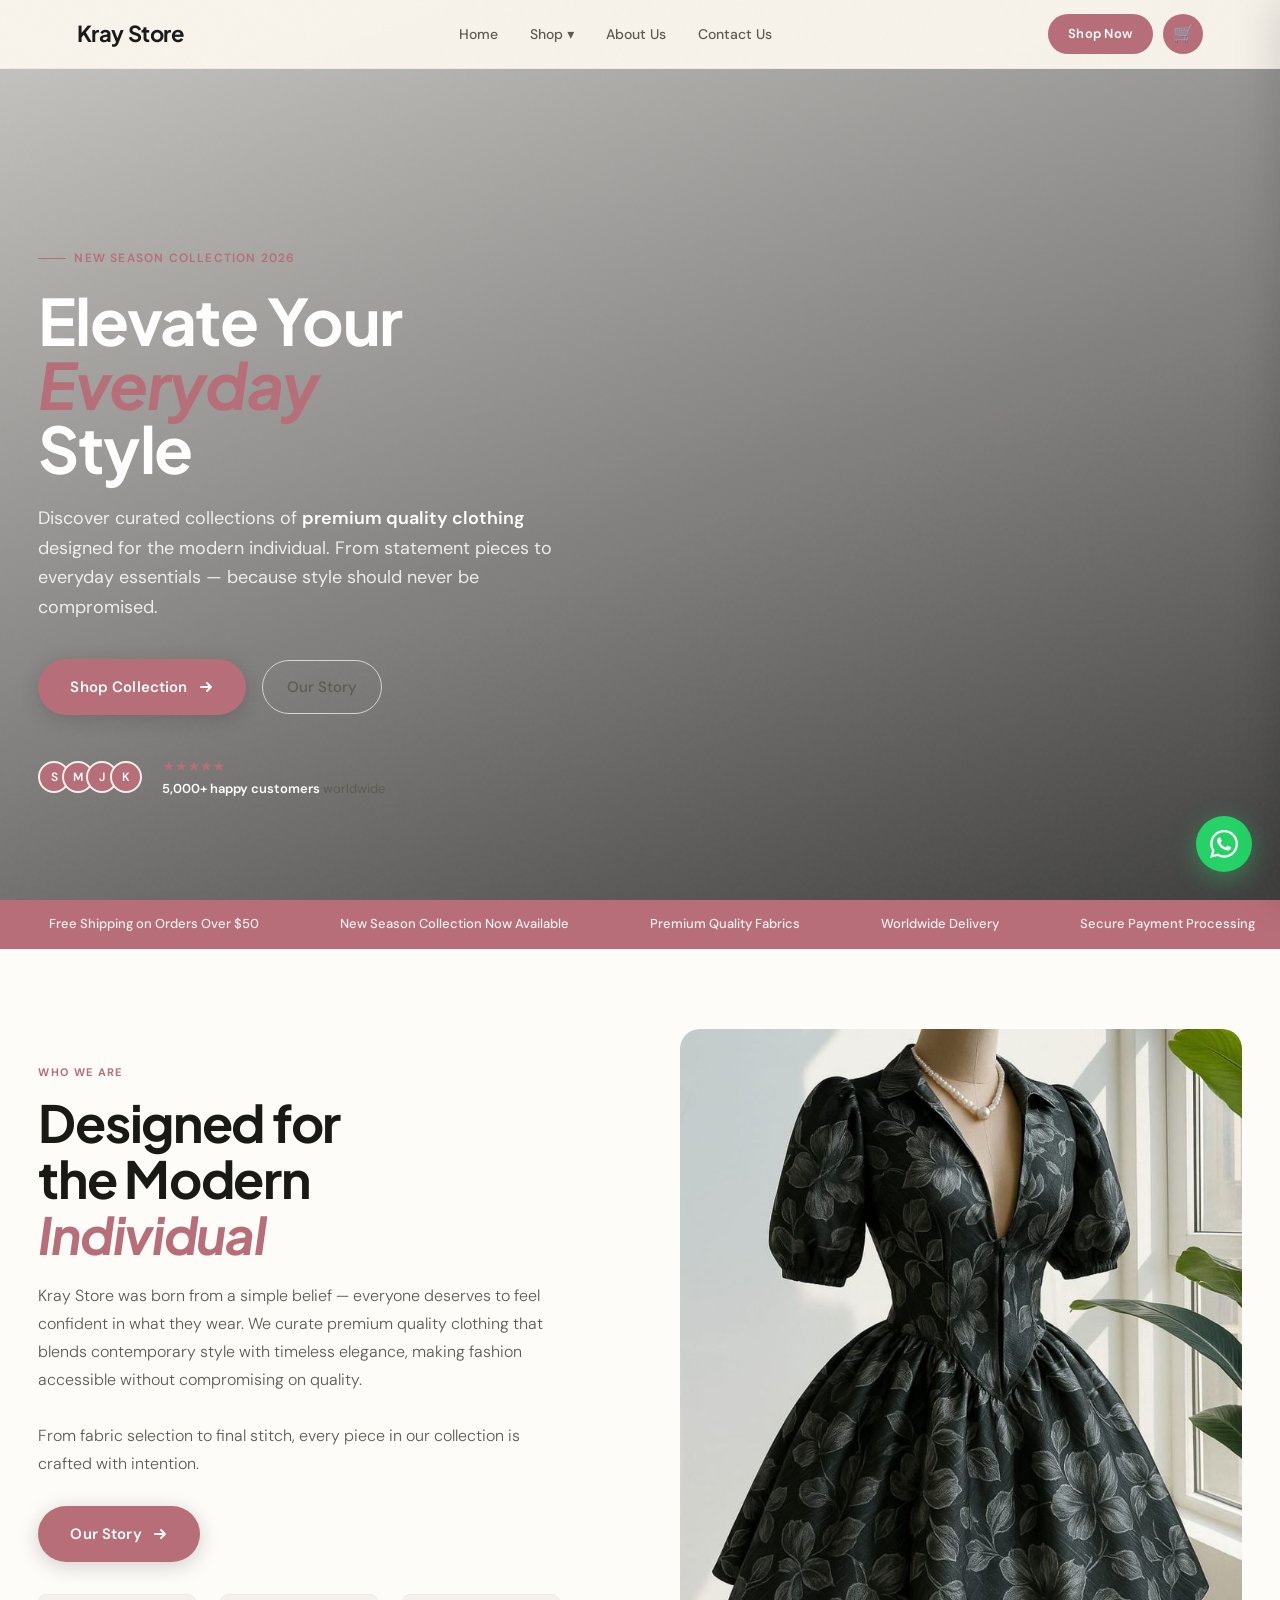
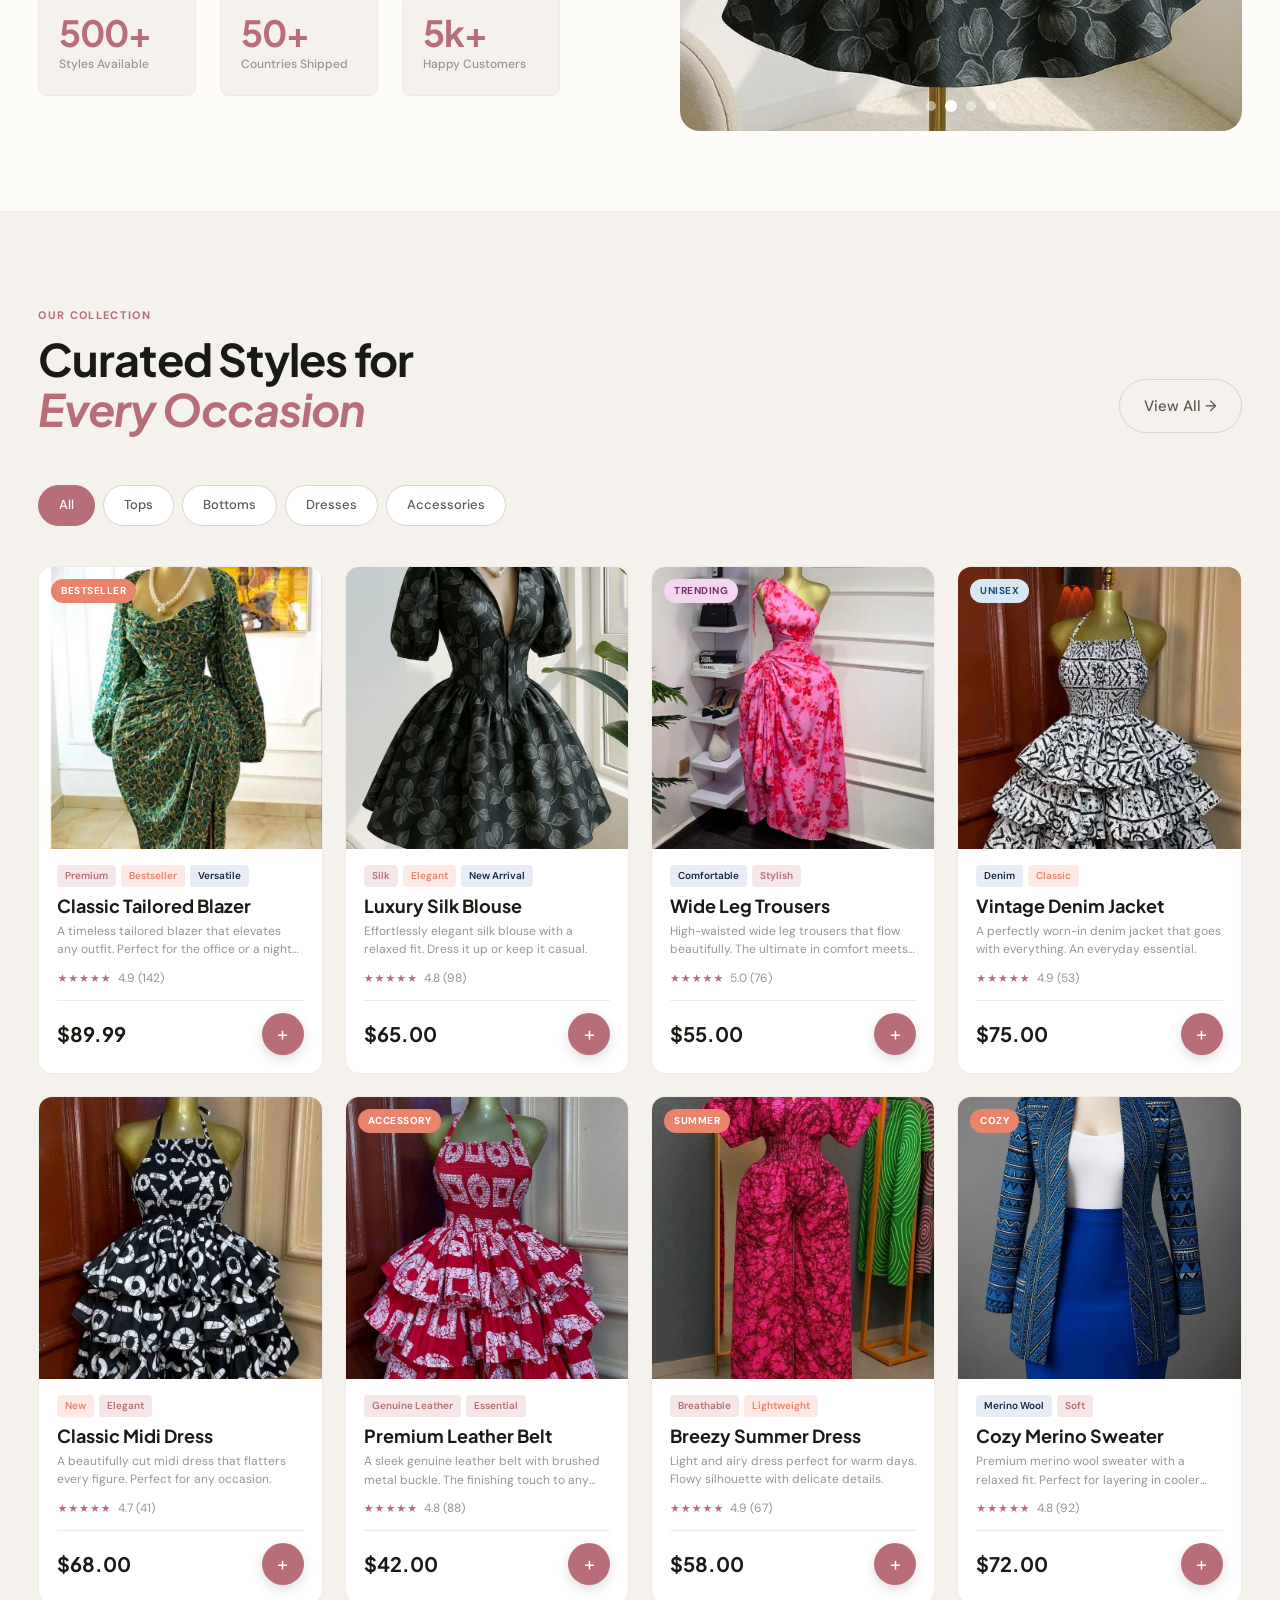
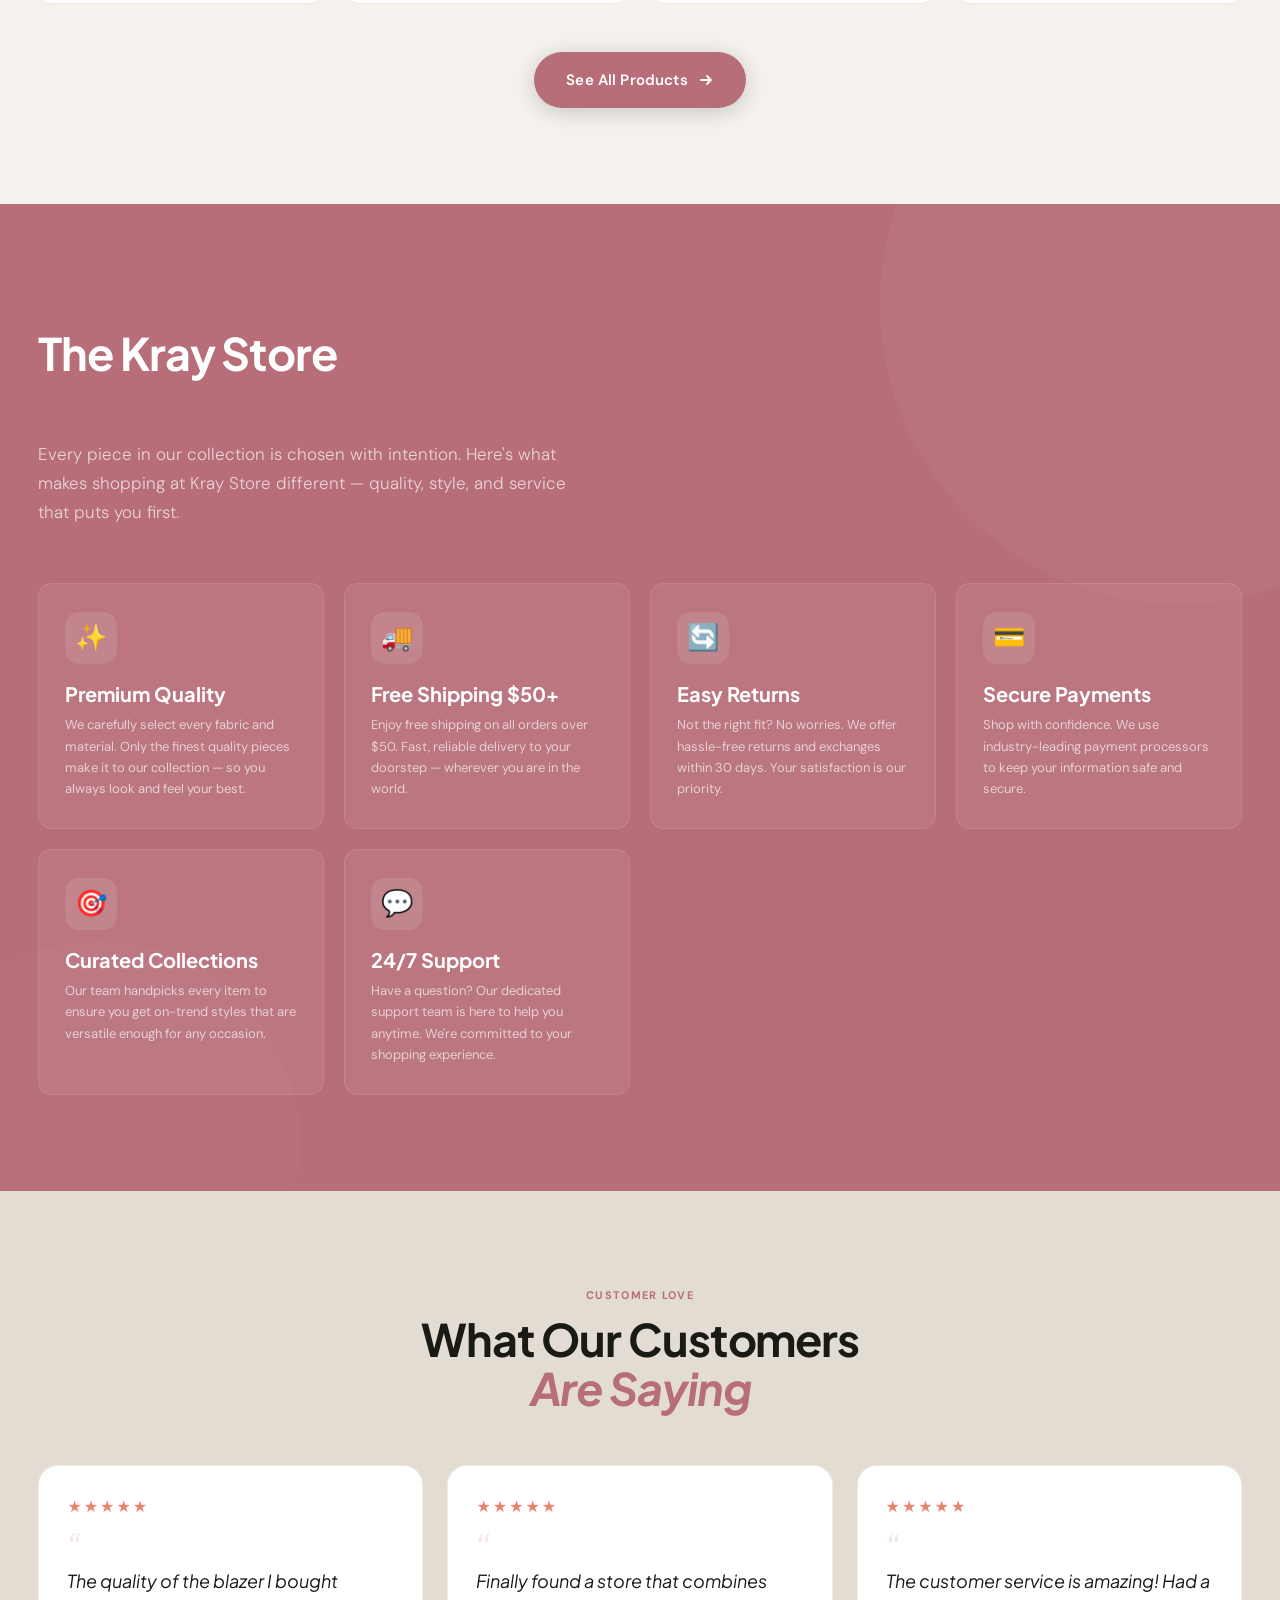
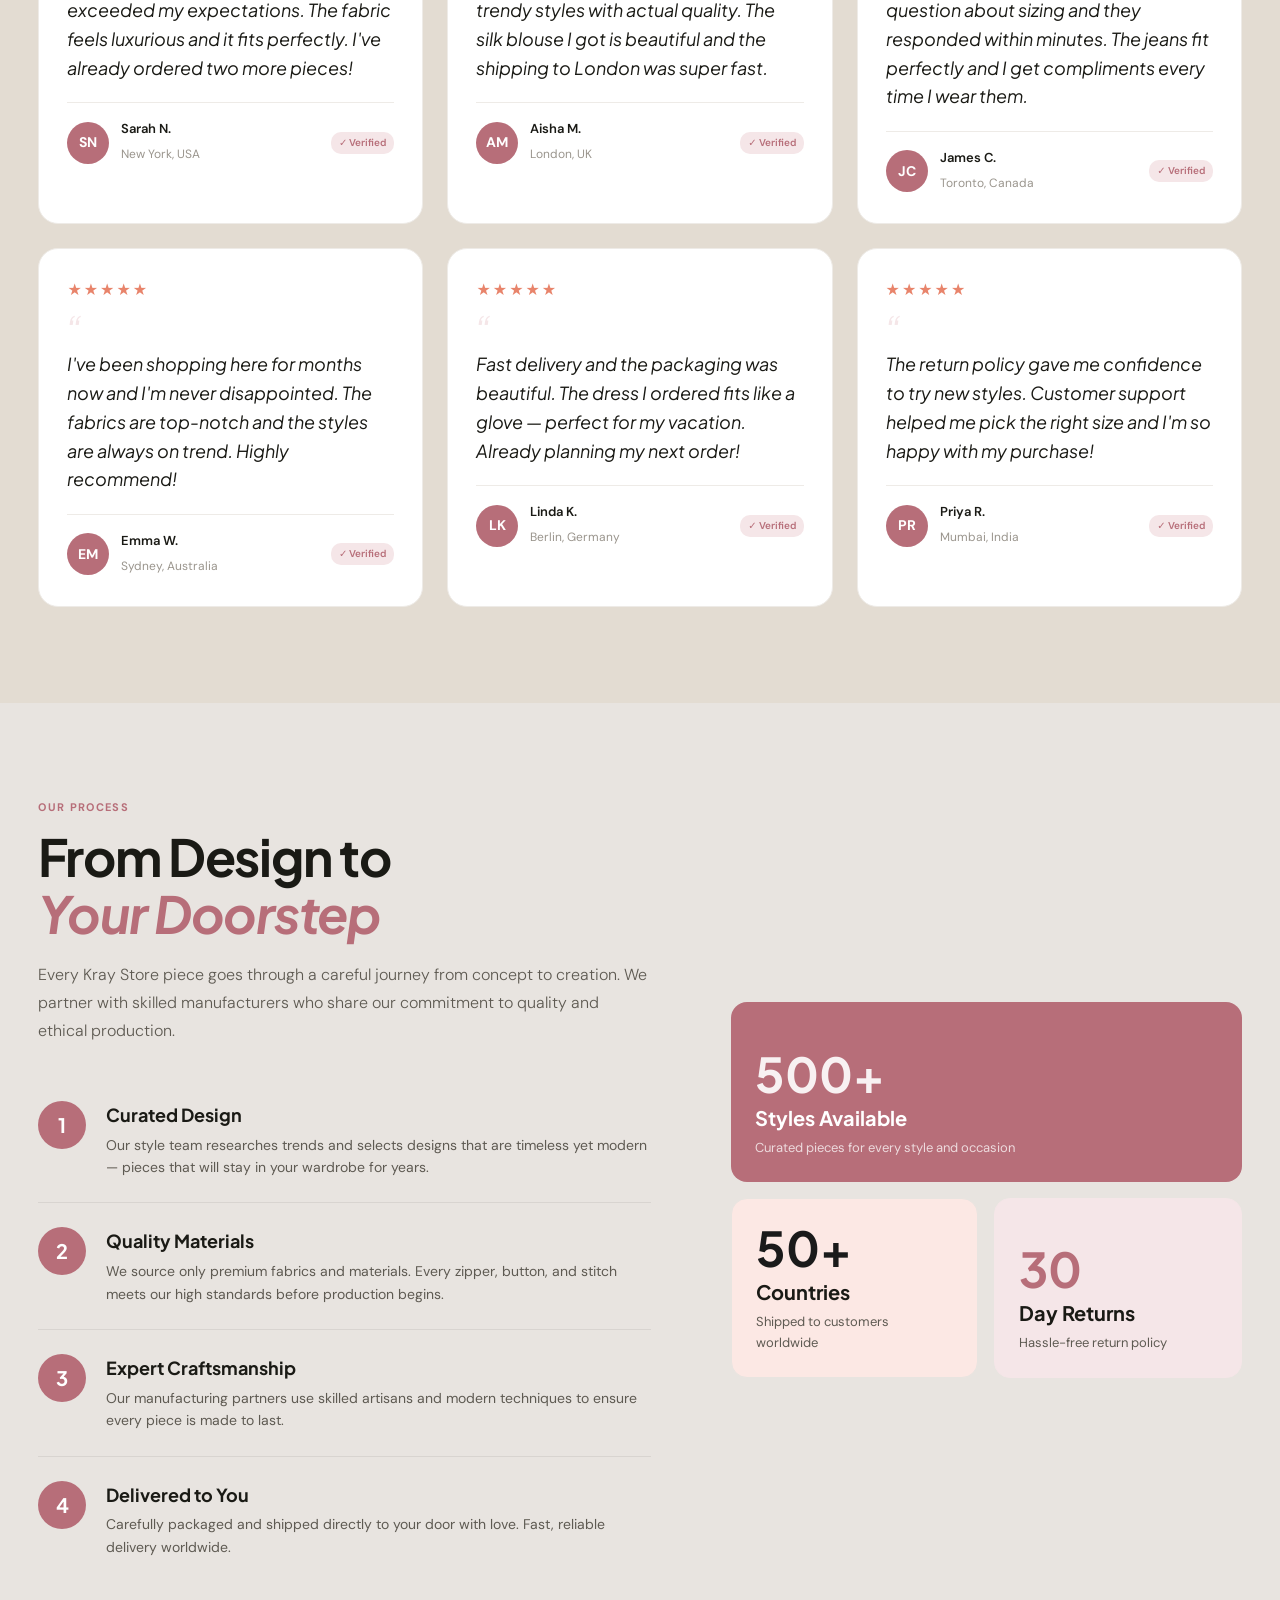
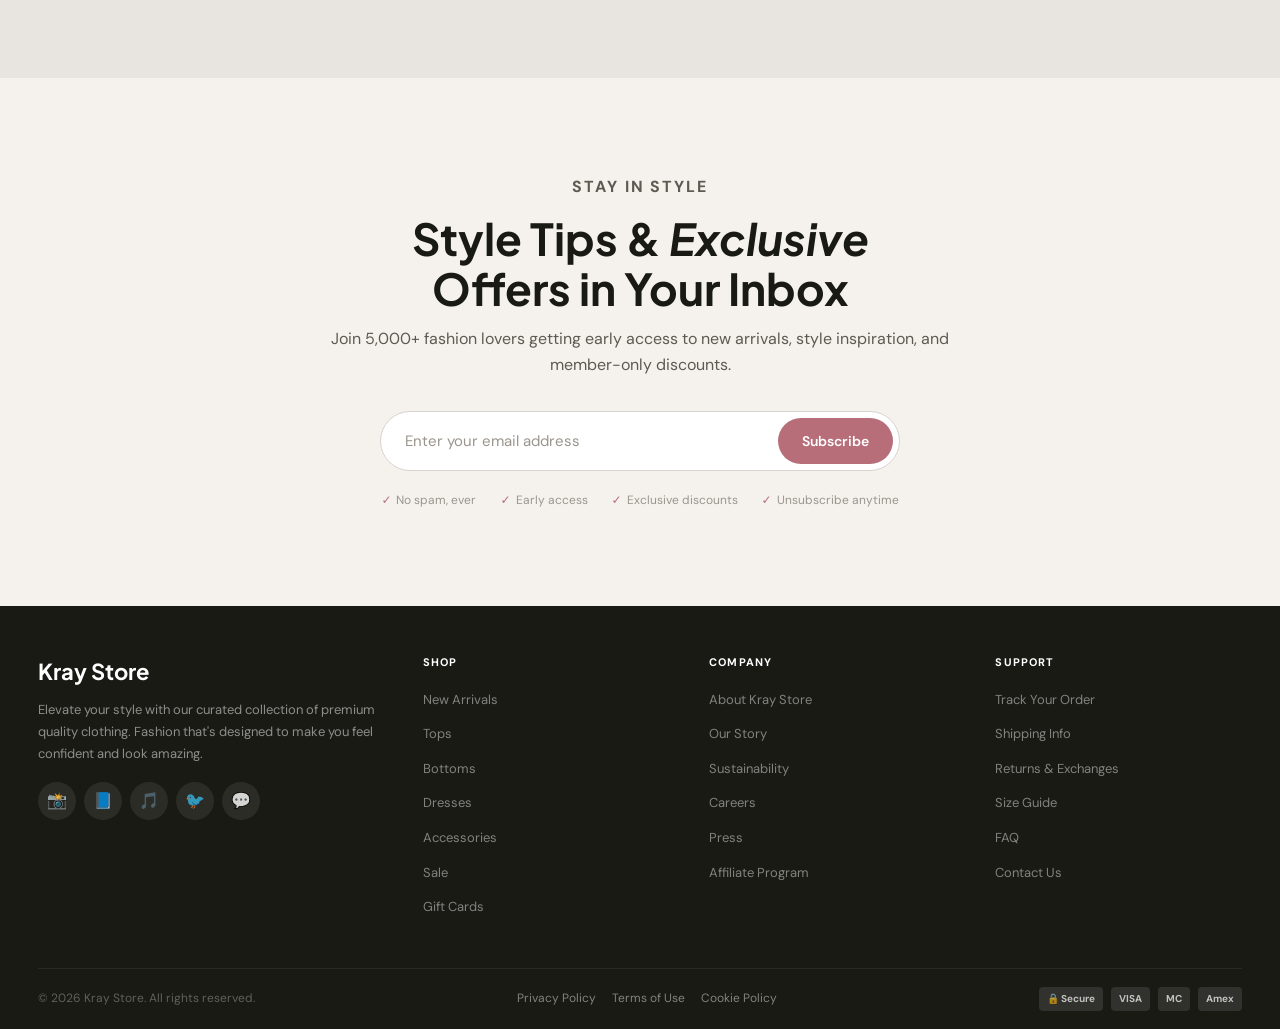
==== index.html @ 4b1a85ce "add: all project files" ====
<!DOCTYPE html>
<html lang="en">
<head>
<meta charset="UTF-8"/>
<meta name="viewport" content="width=device-width, initial-scale=1.0"/>
<title>Kray Store — Elevate Your Style</title>
<link rel="icon" type="image/png" href="lOGO%20-%20Favicon.png"/>
<meta name="description" content="Kray Store offers premium quality clothing for the modern individual. Shop our collection of stylish tops, bottoms, dresses, and accessories. Free shipping on orders over $50."/>
<link rel="preconnect" href="https://fonts.googleapis.com"/>
<link rel="preconnect" href="https://fonts.gstatic.com" crossorigin/>
<link href="https://fonts.googleapis.com/css2?family=Plus+Jakarta+Sans:wght@400;500;600;700;800&family=DM+Sans:wght@300;400;500;600&display=swap" rel="stylesheet"/>
<link rel="stylesheet" href="css/homepage.css"/>
<link rel="stylesheet" href="css/shop.css"/>
</head>
<body>

<!-- =========================================
     NAVIGATION
     ========================================= -->
<header>
  <nav class="nav" id="mainNav" aria-label="Main navigation">
    <div class="nav-inner">
      <a href="index.html" class="nav-logo" aria-label="Kray Store home">
        <span>Kray Store</span>
      </a>
      <div class="nav-links" role="list">
        <a href="index.html" role="listitem">Home</a>
        <div class="nav-dropdown" style="position:relative;display:inline-block">
          <a href="t-shirt-shop.html" role="listitem" style="cursor:pointer;display:flex;align-items:center;gap:4px">Shop ▾</a>
          <div class="nav-dropdown-menu" style="position:absolute;top:100%;left:0;min-width:180px;background:#fff;border-radius:8px;box-shadow:0 8px 28px rgba(0,0,0,.15);padding:8px 0;opacity:0;visibility:hidden;transform:translateY(10px);transition:all .25s ease;z-index:100">
            <a href="t-shirt-shop.html" style="display:block;padding:10px 18px;font-size:13px;color:#333;transition:background .2s" onmouseover="this.style.background='#f5f5f5'" onmouseout="this.style.background=''">Printed T-Shirts</a>
            <a href="ankara-shop.html" style="display:block;padding:10px 18px;font-size:13px;color:#333;transition:background .2s" onmouseover="this.style.background='#f5f5f5'" onmouseout="this.style.background=''">Ankara Materials</a>
            <a href="#" style="display:block;padding:10px 18px;font-size:13px;color:#333;transition:background .2s" onmouseover="this.style.background='#f5f5f5'" onmouseout="this.style.background=''">Ready Made</a>
            <a href="#" style="display:block;padding:10px 18px;font-size:13px;color:#333;transition:background .2s" onmouseover="this.style.background='#f5f5f5'" onmouseout="this.style.background=''">Round Necks</a>
          </div>
        </div>
        <a href="tmj-foods-about.html" role="listitem">About Us</a>
        <a href="tmj-foods-contact.html" role="listitem">Contact Us</a>
      </div>
      <div class="nav-actions">
        <a href="#shop" class="nav-shop-btn">Shop Now</a>
        <button class="nav-cart-btn" onclick="openCart()" aria-label="Open cart">
          🛒
          <span class="cart-badge" id="cartBadge" style="display:none"></span>
        </button>
        <button class="hamburger" aria-label="Open menu" onclick="toggleMenu()">
          <span></span><span></span><span></span>
        </button>
      </div>
    </div>
  </nav>

  <!-- Mobile Nav -->
  <nav class="mobile-nav" id="mobileNav" aria-label="Mobile navigation">
    <a href="index.html" onclick="toggleMenu()">Home</a>
    <div style="border-bottom:1px solid #eee;padding:10px 0;cursor:pointer" onclick="this.nextElementSibling.style.display=this.nextElementSibling.style.display==='none'?'block':'none'">
      <span style="font-family:var(--font-heading);font-size:30px;font-weight:600;color:var(--gray-900)">Shop ▾</span>
    </div>
    <div style="display:none;padding-left:20px">
      <a href="t-shirt-shop.html" onclick="toggleMenu()" style="display:block;padding:8px 0;font-size:22px;color:var(--gray-700)">Printed T-Shirts</a>
      <a href="ankara-shop.html" onclick="toggleMenu()" style="display:block;padding:8px 0;font-size:22px;color:var(--gray-700)">Ankara Materials</a>
      <a href="#" style="display:block;padding:8px 0;font-size:22px;color:var(--gray-700)">Ready Made</a>
      <a href="#" style="display:block;padding:8px 0;font-size:22px;color:var(--gray-700)">Round Necks</a>
    </div>
    <a href="tmj-foods-about.html" onclick="toggleMenu()">About Us</a>
    <a href="tmj-foods-contact.html" onclick="toggleMenu()">Contact Us</a>
  </nav>
</header>

<!-- =========================================
     HERO
     ========================================= -->
<section class="hero" aria-label="Hero section">
  <div class="hero-video-wrap">
    <video class="hero-video" autoplay muted loop playsinline>
      <source src="bgVideo.mp4" type="video/mp4">
    </video>
    <div class="hero-overlay"></div>
  </div>

  <div class="hero-content">
    <div class="hero-eyebrow">
      New Season Collection 2026
    </div>
    <h1 class="hero-h1">
      Elevate Your<br>
      <em>Everyday</em><br>
      <span class="strike">Style</span>
    </h1>
    <p class="hero-sub">
      Discover curated collections of <strong>premium quality clothing</strong> designed for the modern individual. From statement pieces to everyday essentials — because style should never be compromised.
    </p>
    <div class="hero-cta">
      <a href="#shop" class="btn-primary">
        Shop Collection
        <svg width="16" height="16" viewBox="0 0 16 16" fill="none"><path d="M3 8h10M9 4l4 4-4 4" stroke="currentColor" stroke-width="1.8" stroke-linecap="round" stroke-linejoin="round"/></svg>
      </a>
      <a href="#about" class="btn-ghost">
        Our Story
      </a>
    </div>
    <div class="hero-trust">
      <div class="hero-trust-avatars">
        <span>S</span>
        <span>M</span>
        <span>J</span>
        <span>K</span>
      </div>
      <div class="hero-trust-text">
        <div class="hero-stars">★★★★★</div>
        <div><strong>5,000+ happy customers</strong> worldwide</div>
      </div>
    </div>
  </div>
</section>

<!-- =========================================
     TICKER / MARQUEE
     ========================================= -->
<div class="ticker" aria-hidden="true">
  <div class="ticker-track" id="tickerTrack">
    <span class="ticker-item"><span class="ticker-sep"></span> Free Shipping on Orders Over $50</span>
    <span class="ticker-item"><span class="ticker-sep"></span> New Season Collection Now Available</span>
    <span class="ticker-item"><span class="ticker-sep"></span> Premium Quality Fabrics</span>
    <span class="ticker-item"><span class="ticker-sep"></span> Worldwide Delivery</span>
    <span class="ticker-item"><span class="ticker-sep"></span> Secure Payment Processing</span>
    <span class="ticker-item"><span class="ticker-sep"></span> Easy Returns & Exchanges</span>
    <span class="ticker-item"><span class="ticker-sep"></span> Free Shipping on Orders Over $50</span>
    <span class="ticker-item"><span class="ticker-sep"></span> New Season Collection Now Available</span>
    <span class="ticker-item"><span class="ticker-sep"></span> Premium Quality Fabrics</span>
    <span class="ticker-item"><span class="ticker-sep"></span> Worldwide Delivery</span>
    <span class="ticker-item"><span class="ticker-sep"></span> Secure Payment Processing</span>
    <span class="ticker-item"><span class="ticker-sep"></span> Easy Returns & Exchanges</span>
  </div>
</div>

<!-- =========================================
     ABOUT STRIP
     ========================================= -->
<section class="about-strip" id="about">
  <div class="container">
    <div class="about-inner">
      <div class="about-text reveal">
        <p class="about-label">Who We Are</p>
        <h2 class="about-h2">
          Designed for<br>the Modern<br>
          <em>Individual</em>
        </h2>
        <p class="about-body">
          Kray Store was born from a simple belief — everyone deserves to feel confident in what they wear. We curate premium quality clothing that blends contemporary style with timeless elegance, making fashion accessible without compromising on quality.
        </p>
        <p class="about-body">
          From fabric selection to final stitch, every piece in our collection is crafted with intention.
        </p>
        <a href="#" class="btn-primary">
          Our Story
          <svg width="16" height="16" viewBox="0 0 16 16" fill="none"><path d="M3 8h10M9 4l4 4-4 4" stroke="currentColor" stroke-width="1.8" stroke-linecap="round" stroke-linejoin="round"/></svg>
        </a>
        <div class="about-stats">
          <div class="stat-item">
            <div class="stat-num">500+</div>
            <div class="stat-label">Styles Available</div>
          </div>
          <div class="stat-item">
            <div class="stat-num">50+</div>
            <div class="stat-label">Countries Shipped</div>
          </div>
          <div class="stat-item">
            <div class="stat-num">5k+</div>
            <div class="stat-label">Happy Customers</div>
          </div>
        </div>
      </div>

      <div class="about-slideshow reveal">
        <div class="slideshow-container">
          <img src="img/download (31).jpg" alt="Fashion collection" class="slide active">
          <img src="img/download (30).jpg" alt="Fashion collection" class="slide">
          <img src="img/download (29).jpg" alt="Fashion collection" class="slide">
          <img src="img/download (28).jpg" alt="Fashion collection" class="slide">
        </div>
        <div class="slideshow-nav">
          <button class="nav-dot active" data-slide="0"></button>
          <button class="nav-dot" data-slide="1"></button>
          <button class="nav-dot" data-slide="2"></button>
          <button class="nav-dot" data-slide="3"></button>
        </div>
        <button class="nav-arrow prev">&#8249;</button>
        <button class="nav-arrow next">&#8250;</button>
      </div>
    </div>
  </div>
</section>

<!-- =========================================
     PRODUCTS
     ========================================= -->
<section class="products" id="shop" aria-labelledby="products-heading">
  <div class="container">
    <div class="section-header">
      <div class="reveal">
        <p class="section-label">Our Collection</p>
        <h2 class="section-h2" id="products-heading">
          Curated Styles for<br><em>Every Occasion</em>
        </h2>
      </div>
      <a href="#" class="btn-ghost reveal d2">View All →</a>
    </div>

    <div class="filter-tabs reveal" role="tablist" aria-label="Filter products by category">
      <button class="filter-tab active" role="tab" onclick="filterProducts(this,'all')">All</button>
      <button class="filter-tab" role="tab" onclick="filterProducts(this,'tops')">Tops</button>
      <button class="filter-tab" role="tab" onclick="filterProducts(this,'bottoms')">Bottoms</button>
      <button class="filter-tab" role="tab" onclick="filterProducts(this,'dresses')">Dresses</button>
      <button class="filter-tab" role="tab" onclick="filterProducts(this,'accessories')">Accessories</button>
    </div>

    <div class="products-grid" id="productsGrid">

      <!-- Product 1: Classic Blazer -->
      <article class="product-card reveal d1" data-category="tops">
        <div class="product-img" style="background:#E8E4E0">
          <span class="product-badge badge-bestseller">Bestseller</span>
          <img src="img/download (31).jpg" alt="Classic Blazer" class="product-real-img">
        </div>
        <div class="product-body">
          <div class="product-tags">
            <span class="ptag ptag-green">Premium</span>
            <span class="ptag ptag-amber">Bestseller</span>
            <span class="ptag ptag-blue">Versatile</span>
          </div>
          <h3 class="product-name">Classic Tailored Blazer</h3>
          <p class="product-desc">A timeless tailored blazer that elevates any outfit. Perfect for the office or a night out.</p>
          <div class="product-rating" aria-label="4.9 out of 5 stars, 142 reviews">
            <span class="stars" aria-hidden="true">★★★★★</span>
            <span class="rating-count">4.9 (142)</span>
          </div>
          <div class="product-footer">
            <div class="product-price">$89.99</div>
            <button class="add-to-cart" aria-label="Add Classic Blazer to cart" onclick="addToCart('Classic Tailored Blazer')">+</button>
          </div>
        </div>
      </article>

      <!-- Product 2: Silk Blouse -->
      <article class="product-card reveal d2" data-category="tops dresses">
        <div class="product-img" style="background:#F5E6E8">
          <img src="img/download (30).jpg" alt="Silk Blouse" class="product-real-img">
        </div>
        <div class="product-body">
          <div class="product-tags">
            <span class="ptag ptag-green">Silk</span>
            <span class="ptag ptag-amber">Elegant</span>
            <span class="ptag ptag-blue">New Arrival</span>
          </div>
          <h3 class="product-name">Luxury Silk Blouse</h3>
          <p class="product-desc">Effortlessly elegant silk blouse with a relaxed fit. Dress it up or keep it casual.</p>
          <div class="product-rating" aria-label="4.8 out of 5 stars, 98 reviews">
            <span class="stars" aria-hidden="true">★★★★★</span>
            <span class="rating-count">4.8 (98)</span>
          </div>
          <div class="product-footer">
            <div class="product-price">$65.00</div>
            <button class="add-to-cart" aria-label="Add Silk Blouse to cart" onclick="addToCart('Luxury Silk Blouse')">+</button>
          </div>
        </div>
      </article>

      <!-- Product 3: Wide Leg Pants -->
      <article class="product-card reveal d3" data-category="bottoms">
        <div class="product-img" style="background:#E8ECF5">
          <span class="product-badge badge-women">Trending</span>
          <img src="img/download (22).jpg" alt="Wide Leg Pants" class="product-real-img">
        </div>
        <div class="product-body">
          <div class="product-tags">
            <span class="ptag ptag-blue">Comfortable</span>
            <span class="ptag ptag-green">Stylish</span>
          </div>
          <h3 class="product-name">Wide Leg Trousers</h3>
          <p class="product-desc">High-waisted wide leg trousers that flow beautifully. The ultimate in comfort meets style.</p>
          <div class="product-rating" aria-label="5 out of 5 stars, 76 reviews">
            <span class="stars" aria-hidden="true">★★★★★</span>
            <span class="rating-count">5.0 (76)</span>
          </div>
          <div class="product-footer">
            <div class="product-price">$55.00</div>
            <button class="add-to-cart" aria-label="Add Wide Leg Trousers to cart" onclick="addToCart('Wide Leg Trousers')">+</button>
          </div>
        </div>
      </article>

      <!-- Product 4: Denim Jacket -->
      <article class="product-card reveal d1" data-category="tops">
        <div class="product-img" style="background:#EAF0FB">
          <span class="product-badge badge-men">Unisex</span>
          <img src="img/download (28).jpg" alt="Denim Jacket" class="product-real-img">
        </div>
        <div class="product-body">
          <div class="product-tags">
            <span class="ptag ptag-blue">Denim</span>
            <span class="ptag ptag-amber">Classic</span>
          </div>
          <h3 class="product-name">Vintage Denim Jacket</h3>
          <p class="product-desc">A perfectly worn-in denim jacket that goes with everything. An everyday essential.</p>
          <div class="product-rating" aria-label="4.9 out of 5 stars, 53 reviews">
            <span class="stars" aria-hidden="true">★★★★★</span>
            <span class="rating-count">4.9 (53)</span>
          </div>
          <div class="product-footer">
            <div class="product-price">$75.00</div>
            <button class="add-to-cart" aria-label="Add Vintage Denim Jacket to cart" onclick="addToCart('Vintage Denim Jacket')">+</button>
          </div>
        </div>
      </article>

      <!-- Product 5: Midi Dress -->
      <article class="product-card reveal d2" data-category="dresses">
        <div class="product-img" style="background:#FCE8E4">
          <img src="img/download (27).jpg" alt="Midi Dress" class="product-real-img">
        </div>
        <div class="product-body">
          <div class="product-tags">
            <span class="ptag ptag-amber">New</span>
            <span class="ptag ptag-green">Elegant</span>
          </div>
          <h3 class="product-name">Classic Midi Dress</h3>
          <p class="product-desc">A beautifully cut midi dress that flatters every figure. Perfect for any occasion.</p>
          <div class="product-rating" aria-label="4.7 out of 5 stars, 41 reviews">
            <span class="stars" aria-hidden="true">★★★★★</span>
            <span class="rating-count">4.7 (41)</span>
          </div>
          <div class="product-footer">
            <div class="product-price">$68.00</div>
            <button class="add-to-cart" aria-label="Add Midi Dress to cart" onclick="addToCart('Classic Midi Dress')">+</button>
          </div>
        </div>
      </article>

      <!-- Product 6: Leather Belt -->
      <article class="product-card reveal d3" data-category="accessories">
        <div class="product-img" style="background:#E8E4E0">
          <span class="product-badge badge-new-alt">Accessory</span>
          <img src="img/download (26).jpg" alt="Leather Belt" class="product-real-img">
        </div>
        <div class="product-body">
          <div class="product-tags">
            <span class="ptag ptag-green">Genuine Leather</span>
            <span class="ptag ptag-green">Essential</span>
          </div>
          <h3 class="product-name">Premium Leather Belt</h3>
          <p class="product-desc">A sleek genuine leather belt with brushed metal buckle. The finishing touch to any outfit.</p>
          <div class="product-rating" aria-label="4.8 out of 5 stars, 88 reviews">
            <span class="stars" aria-hidden="true">★★★★★</span>
            <span class="rating-count">4.8 (88)</span>
          </div>
          <div class="product-footer">
            <div class="product-price">$42.00</div>
            <button class="add-to-cart" aria-label="Add Premium Leather Belt to cart" onclick="addToCart('Premium Leather Belt')">+</button>
          </div>
        </div>
      </article>

      <!-- Product 7: Summer Dress -->
      <article class="product-card reveal d1" data-category="dresses">
        <div class="product-img" style="background:#F0F5E8">
          <span class="product-badge badge-new-alt">Summer</span>
          <img src="img/download (20).jpg" alt="Summer Dress" class="product-real-img">
        </div>
        <div class="product-body">
          <div class="product-tags">
            <span class="ptag ptag-green">Breathable</span>
            <span class="ptag ptag-amber">Lightweight</span>
          </div>
          <h3 class="product-name">Breezy Summer Dress</h3>
          <p class="product-desc">Light and airy dress perfect for warm days. Flowy silhouette with delicate details.</p>
          <div class="product-rating" aria-label="4.9 out of 5 stars, 67 reviews">
            <span class="stars" aria-hidden="true">★★★★★</span>
            <span class="rating-count">4.9 (67)</span>
          </div>
          <div class="product-footer">
            <div class="product-price">$58.00</div>
            <button class="add-to-cart" aria-label="Add Summer Dress to cart" onclick="addToCart('Breezy Summer Dress')">+</button>
          </div>
        </div>
      </article>

      <!-- Product 8: Wool Sweater -->
      <article class="product-card reveal d2" data-category="tops">
        <div class="product-img" style="background:#E8E0D5">
          <span class="product-badge badge-bestseller">Cozy</span>
          <img src="img/download (19).jpg" alt="Wool Sweater" class="product-real-img">
        </div>
        <div class="product-body">
          <div class="product-tags">
            <span class="ptag ptag-blue">Merino Wool</span>
            <span class="ptag ptag-green">Soft</span>
          </div>
          <h3 class="product-name">Cozy Merino Sweater</h3>
          <p class="product-desc">Premium merino wool sweater with a relaxed fit. Perfect for layering in cooler weather.</p>
          <div class="product-rating" aria-label="4.8 out of 5 stars, 92 reviews">
            <span class="stars" aria-hidden="true">★★★★★</span>
            <span class="rating-count">4.8 (92)</span>
          </div>
          <div class="product-footer">
            <div class="product-price">$72.00</div>
            <button class="add-to-cart" aria-label="Add Wool Sweater to cart" onclick="addToCart('Cozy Merino Sweater')">+</button>
          </div>
        </div>
      </article>

    </div><!-- /products-grid -->

    <div class="see-all-row reveal">
      <a href="#" class="btn-primary" style="display:inline-flex">
        See All Products
        <svg width="16" height="16" viewBox="0 0 16 16" fill="none" aria-hidden="true"><path d="M3 8h10M9 4l4 4-4 4" stroke="currentColor" stroke-width="1.8" stroke-linecap="round" stroke-linejoin="round"/></svg>
      </a>
    </div>
  </div>
</section>

<!-- =========================================
     BENEFITS
     ========================================= -->
<section class="benefits" id="benefits" aria-labelledby="benefits-heading">
  <div class="container">
    <div class="section-header" style="border-bottom:none;margin-bottom:0">
      <div class="reveal">
        <p class="section-label" style="color:var(--rose-gold)">Why Shop With Us</p>
        <h2 class="section-h2" id="benefits-heading">
          The Kray Store<br><em>Promise</em>
        </h2>
        <p class="benefits-intro">Every piece in our collection is chosen with intention. Here's what makes shopping at Kray Store different — quality, style, and service that puts you first.</p>
      </div>
    </div>
    <div class="benefits-grid">
      <div class="benefit-card reveal d1">
        <div class="benefit-icon">✨</div>
        <h3>Premium Quality</h3>
        <p>We carefully select every fabric and material. Only the finest quality pieces make it to our collection — so you always look and feel your best.</p>
      </div>
      <div class="benefit-card reveal d2">
        <div class="benefit-icon">🚚</div>
        <h3>Free Shipping $50+</h3>
        <p>Enjoy free shipping on all orders over $50. Fast, reliable delivery to your doorstep — wherever you are in the world.</p>
      </div>
      <div class="benefit-card reveal d3">
        <div class="benefit-icon">🔄</div>
        <h3>Easy Returns</h3>
        <p>Not the right fit? No worries. We offer hassle-free returns and exchanges within 30 days. Your satisfaction is our priority.</p>
      </div>
      <div class="benefit-card reveal d1">
        <div class="benefit-icon">💳</div>
        <h3>Secure Payments</h3>
        <p>Shop with confidence. We use industry-leading payment processors to keep your information safe and secure.</p>
      </div>
      <div class="benefit-card reveal d2">
        <div class="benefit-icon">🎯</div>
        <h3>Curated Collections</h3>
        <p>Our team handpicks every item to ensure you get on-trend styles that are versatile enough for any occasion.</p>
      </div>
      <div class="benefit-card reveal d3">
        <div class="benefit-icon">💬</div>
        <h3>24/7 Support</h3>
        <p>Have a question? Our dedicated support team is here to help you anytime. We're committed to your shopping experience.</p>
      </div>
    </div>
  </div>
</section>

<!-- =========================================
     TESTIMONIALS
     ========================================= -->
<section class="testimonials" id="reviews" aria-labelledby="testimonials-heading">
  <div class="container">
    <div class="section-header" style="align-items:center;flex-direction:column;text-align:center">
      <div class="reveal">
        <p class="section-label">Customer Love</p>
        <h2 class="section-h2" id="testimonials-heading">What Our Customers<br><em>Are Saying</em></h2>
      </div>
    </div>
    <div class="testimonials-grid">

      <div class="testimonial-card reveal d1">
        <div class="testimonial-stars" aria-label="5 stars">★★★★★</div>
        <div class="testimonial-text">The quality of the blazer I bought exceeded my expectations. The fabric feels luxurious and it fits perfectly. I've already ordered two more pieces!</div>
        <div class="testimonial-author">
          <div class="author-avatar" aria-hidden="true">SN</div>
          <div class="author-info">
            <strong>Sarah N.</strong>
            <span>New York, USA</span>
          </div>
          <span class="verified-badge">✓ Verified</span>
        </div>
      </div>

      <div class="testimonial-card reveal d2">
        <div class="testimonial-stars" aria-label="5 stars">★★★★★</div>
        <div class="testimonial-text">Finally found a store that combines trendy styles with actual quality. The silk blouse I got is beautiful and the shipping to London was super fast.</div>
        <div class="testimonial-author">
          <div class="author-avatar" aria-hidden="true">AM</div>
          <div class="author-info">
            <strong>Aisha M.</strong>
            <span>London, UK</span>
          </div>
          <span class="verified-badge">✓ Verified</span>
        </div>
      </div>

      <div class="testimonial-card reveal d3">
        <div class="testimonial-stars" aria-label="5 stars">★★★★★</div>
        <div class="testimonial-text">The customer service is amazing! Had a question about sizing and they responded within minutes. The jeans fit perfectly and I get compliments every time I wear them.</div>
        <div class="testimonial-author">
          <div class="author-avatar" aria-hidden="true">JC</div>
          <div class="author-info">
            <strong>James C.</strong>
            <span>Toronto, Canada</span>
          </div>
          <span class="verified-badge">✓ Verified</span>
        </div>
      </div>

      <div class="testimonial-card reveal d1">
        <div class="testimonial-stars" aria-label="5 stars">★★★★★</div>
        <div class="testimonial-text">I've been shopping here for months now and I'm never disappointed. The fabrics are top-notch and the styles are always on trend. Highly recommend!</div>
        <div class="testimonial-author">
          <div class="author-avatar" aria-hidden="true">EM</div>
          <div class="author-info">
            <strong>Emma W.</strong>
            <span>Sydney, Australia</span>
          </div>
          <span class="verified-badge">✓ Verified</span>
        </div>
      </div>

      <div class="testimonial-card reveal d2">
        <div class="testimonial-stars" aria-label="5 stars">★★★★★</div>
        <div class="testimonial-text">Fast delivery and the packaging was beautiful. The dress I ordered fits like a glove — perfect for my vacation. Already planning my next order!</div>
        <div class="testimonial-author">
          <div class="author-avatar" aria-hidden="true">LK</div>
          <div class="author-info">
            <strong>Linda K.</strong>
            <span>Berlin, Germany</span>
          </div>
          <span class="verified-badge">✓ Verified</span>
        </div>
      </div>

      <div class="testimonial-card reveal d3">
        <div class="testimonial-stars" aria-label="5 stars">★★★★★</div>
        <div class="testimonial-text">The return policy gave me confidence to try new styles. Customer support helped me pick the right size and I'm so happy with my purchase!</div>
        <div class="testimonial-author">
          <div class="author-avatar" aria-hidden="true">PR</div>
          <div class="author-info">
            <strong>Priya R.</strong>
            <span>Mumbai, India</span>
          </div>
          <span class="verified-badge">✓ Verified</span>
        </div>
      </div>

    </div>
  </div>
</section>

<!-- =========================================
     SOURCING & STORY
     ========================================= -->
<section class="sourcing" aria-labelledby="sourcing-heading">
  <div class="container">
    <div class="sourcing-inner">
      <div class="reveal">
        <p class="about-label">Our Process</p>
        <h2 class="about-h2" id="sourcing-heading">
          From Design to<br><em>Your Doorstep</em>
        </h2>
        <p class="about-body">Every Kray Store piece goes through a careful journey from concept to creation. We partner with skilled manufacturers who share our commitment to quality and ethical production.</p>
        <div class="sourcing-steps">
          <div class="step-item">
            <div class="step-num">1</div>
            <div class="step-content">
              <h4>Curated Design</h4>
              <p>Our style team researches trends and selects designs that are timeless yet modern — pieces that will stay in your wardrobe for years.</p>
            </div>
          </div>
          <div class="step-item">
            <div class="step-num">2</div>
            <div class="step-content">
              <h4>Quality Materials</h4>
              <p>We source only premium fabrics and materials. Every zipper, button, and stitch meets our high standards before production begins.</p>
            </div>
          </div>
          <div class="step-item">
            <div class="step-num">3</div>
            <div class="step-content">
              <h4>Expert Craftsmanship</h4>
              <p>Our manufacturing partners use skilled artisans and modern techniques to ensure every piece is made to last.</p>
            </div>
          </div>
          <div class="step-item">
            <div class="step-num">4</div>
            <div class="step-content">
              <h4>Delivered to You</h4>
              <p>Carefully packaged and shipped directly to your door with love. Fast, reliable delivery worldwide.</p>
            </div>
          </div>
        </div>
      </div>
      <div class="sourcing-visual reveal d2">
        <div class="sourcing-card sourcing-card-1">
          <div class="big-num">500+</div>
          <h4>Styles Available</h4>
          <p>Curated pieces for every style and occasion</p>
        </div>
        <div class="sourcing-card sourcing-card-2">
          <div class="big-num" style="color:var(--charcoal)">50+</div>
          <h4 style="color:var(--gray-900)">Countries</h4>
          <p style="color:var(--gray-600)">Shipped to customers worldwide</p>
        </div>
        <div class="sourcing-card sourcing-card-3">
          <div class="big-num" style="color:var(--rose-gold)">30</div>
          <h4 style="color:var(--gray-900)">Day Returns</h4>
          <p style="color:var(--gray-600)">Hassle-free return policy</p>
        </div>
      </div>
    </div>
  </div>
</section>

<!-- =========================================
     NEWSLETTER
     ========================================= -->
<section class="newsletter" aria-labelledby="newsletter-heading">
  <div class="container">
    <div class="newsletter-box reveal">
      <p class="section-label" style="margin-bottom:12px">Stay in Style</p>
      <h2 id="newsletter-heading">
        Style Tips & <em>Exclusive</em><br>Offers in Your Inbox
      </h2>
      <p>Join 5,000+ fashion lovers getting early access to new arrivals, style inspiration, and member-only discounts.</p>
      <form class="newsletter-form" onsubmit="submitNewsletter(event)" aria-label="Newsletter signup">
        <input type="email" placeholder="Enter your email address" aria-label="Email address" required/>
        <button type="submit">Subscribe</button>
      </form>
      <div class="newsletter-perks" aria-label="Benefits of subscribing">
        <span class="newsletter-perk">No spam, ever</span>
        <span class="newsletter-perk">Early access</span>
        <span class="newsletter-perk">Exclusive discounts</span>
        <span class="newsletter-perk">Unsubscribe anytime</span>
      </div>
    </div>
  </div>
</section>

<!-- =========================================
     FOOTER
     ========================================= -->
<footer class="footer" aria-label="Site footer">
  <div class="container">
    <div class="footer-grid">
      <div class="footer-brand">
        <div class="logo">
          Kray Store
        </div>
        <p>Elevate your style with our curated collection of premium quality clothing. Fashion that's designed to make you feel confident and look amazing.</p>
        <div class="footer-social" aria-label="Follow us on social media">
          <a href="#" class="social-btn" aria-label="Instagram">📸</a>
          <a href="#" class="social-btn" aria-label="Facebook">📘</a>
          <a href="#" class="social-btn" aria-label="TikTok">🎵</a>
          <a href="#" class="social-btn" aria-label="Twitter">🐦</a>
          <a href="#" class="social-btn" aria-label="WhatsApp">💬</a>
        </div>
      </div>
      <div class="footer-col">
        <h4>Shop</h4>
        <ul>
          <li><a href="#">New Arrivals</a></li>
          <li><a href="#">Tops</a></li>
          <li><a href="#">Bottoms</a></li>
          <li><a href="#">Dresses</a></li>
          <li><a href="#">Accessories</a></li>
          <li><a href="#">Sale</a></li>
          <li><a href="#">Gift Cards</a></li>
        </ul>
      </div>
      <div class="footer-col">
        <h4>Company</h4>
        <ul>
          <li><a href="#">About Kray Store</a></li>
          <li><a href="#">Our Story</a></li>
          <li><a href="#">Sustainability</a></li>
          <li><a href="#">Careers</a></li>
          <li><a href="#">Press</a></li>
          <li><a href="#">Affiliate Program</a></li>
        </ul>
      </div>
      <div class="footer-col">
        <h4>Support</h4>
        <ul>
          <li><a href="#">Track Your Order</a></li>
          <li><a href="#">Shipping Info</a></li>
          <li><a href="#">Returns & Exchanges</a></li>
          <li><a href="#">Size Guide</a></li>
          <li><a href="#">FAQ</a></li>
          <li><a href="#">Contact Us</a></li>
        </ul>
      </div>
    </div>
    <div class="footer-bottom">
      <div>© 2026 Kray Store. All rights reserved.</div>
      <div style="display:flex;gap:16px;flex-wrap:wrap">
        <a href="#">Privacy Policy</a>
        <a href="#">Terms of Use</a>
        <a href="#">Cookie Policy</a>
      </div>
      <div class="payment-logos" aria-label="Accepted payment methods">
        <span class="payment-logo">🔒 Secure</span>
        <span class="payment-logo">VISA</span>
        <span class="payment-logo">MC</span>
        <span class="payment-logo">Amex</span>
      </div>
    </div>
  </div>
</footer>

<!-- WhatsApp Float -->
<a href="https://wa.me/2348000000000" class="whatsapp-float" target="_blank" rel="noopener noreferrer" aria-label="Chat with us on WhatsApp">
  <svg viewBox="0 0 24 24" xmlns="http://www.w3.org/2000/svg" aria-hidden="true">
    <path d="M17.472 14.382c-.297-.149-1.758-.867-2.03-.967-.273-.099-.471-.148-.67.15-.197.297-.767.966-.94 1.164-.173.199-.347.223-.644.075-.297-.15-1.255-.463-2.39-1.475-.883-.788-1.48-1.761-1.653-2.059-.173-.297-.018-.458.13-.606.134-.133.298-.347.446-.52.149-.174.198-.298.298-.497.099-.198.05-.371-.025-.52-.075-.149-.669-1.612-.916-2.207-.242-.579-.487-.5-.669-.51-.173-.008-.371-.01-.57-.01-.198 0-.52.074-.792.372-.272.297-1.04 1.016-1.04 2.479 0 1.462 1.065 2.875 1.213 3.074.149.198 2.096 3.2 5.077 4.487.709.306 1.262.489 1.694.625.712.227 1.36.195 1.871.118.571-.085 1.758-.719 2.006-1.413.248-.694.248-1.289.173-1.413-.074-.124-.272-.198-.57-.347m-5.421 7.403h-.004a9.87 9.87 0 01-5.031-1.378l-.361-.214-3.741.982.998-3.648-.235-.374a9.86 9.86 0 01-1.51-5.26c.001-5.45 4.436-9.884 9.888-9.884 2.64 0 5.122 1.03 6.988 2.898a9.825 9.825 0 012.893 6.994c-.003 5.45-4.437 9.884-9.885 9.884m8.413-18.297A11.815 11.815 0 0012.05 0C5.495 0 .16 5.335.157 11.892c0 2.096.547 4.142 1.588 5.945L.057 24l6.305-1.654a11.882 11.882 0 005.683 1.448h.005c6.554 0 11.89-5.335 11.893-11.893a11.821 11.821 0 00-3.48-8.413z"/>
  </svg>
</a>

<!-- Toast notification -->
<div class="toast" id="toast" role="alert" aria-live="polite"></div>

<script src="js/homepage.js"></script>
<div class="cart-overlay" id="cartOverlay" onclick="closeCart()"></div>
<aside class="cart-drawer" id="cartDrawer" aria-label="Shopping cart">
  <div class="cart-head">
    <h2>Your Cart 🛒</h2>
    <button class="cart-close" onclick="closeCart()" aria-label="Close cart">✕</button>
  </div>
  <div class="free-ship-bar">
    <p id="shipMsg">Add <strong id="shipLeft">$50</strong> more for free shipping!</p>
    <div class="ship-progress"><div class="ship-fill" id="shipFill" style="width:0%"></div></div>
  </div>
  <div class="cart-items" id="cartItems">
    <div class="cart-empty">
      <div class="icon">🛍️</div>
      <h3>Your cart is empty</h3>
      <p>Add some pieces to start building your dream wardrobe.</p>
    </div>
  </div>
  <div class="cart-footer">
    <div class="cart-promo">
      <input class="promo-input" type="text" placeholder="Promo code" id="promoInput"/>
      <button class="promo-btn" onclick="applyPromo()">Apply</button>
    </div>
    <div class="cart-totals" id="cartTotals"></div>
    <button class="checkout-btn" onclick="checkout()">
      Secure Checkout
      <svg width="16" height="16" viewBox="0 0 16 16" fill="none"><path d="M3 8h10M9 4l4 4-4 4" stroke="currentColor" stroke-width="1.8" stroke-linecap="round" stroke-linejoin="round"/></svg>
    </button>
    <p class="secure-note">🔒 Secure checkout · Free returns</p>
  </div>
</aside>
<script src="js/shop.js"></script>
</body>
</html>
---- css/homepage.css ----
*,*::before,*::after{box-sizing:border-box;margin:0;padding:0}
html{scroll-behavior:smooth;font-size:16px}
img{display:block;max-width:100%}
a{text-decoration:none;color:inherit}
button{cursor:pointer;border:none;background:none;font:inherit}
ul{list-style:none}

:root{
  --brand:    #9a0002;
  --brand-lt: #b31a0d;
  --brand-dark: #780001;
  --ink:        #2D2D2D;
  --slate:      #4A4A4A;
  --pearl:      #E8E4E0;
  --ivory:      #FAF8F5;
  --cream:      #efe6de;
  --warm-off:   #e3dcd2;
  --rose-gold:  #B76E79;
  --coral:      #E8846B;
  --coral-lt:   #FCE8E4;
  --blush:      #F5E6E8;
  --navy:       #1A2744;
  --navy-lt:    #E8ECF5;

  --white:    #FFFFFF;
  --near-wht: #FDFCF9;
  --gray-50:  #F7F5F3;
  --gray-100: #EEEBE7;
  --gray-200: #D8D4CE;
  --gray-400: #9A958D;
  --gray-600: #5E5A52;
  --gray-900: #1A1A15;

  --font-heading:   'Plus Jakarta Sans', system-ui, sans-serif;
  --font-display: 'Playfair Display', Georgia, serif;
  --font-body:    'DM Sans', system-ui, sans-serif;

  --max-w: 1200px;
  --gutter: clamp(16px, 4vw, 48px);
  --radius: 16px;
  --radius-sm: 8px;

  --shadow-sm: 0 2px 8px rgba(26,26,26,0.06);
  --shadow-md: 0 8px 32px rgba(26,26,26,0.1);
  --shadow-lg: 0 20px 60px rgba(26,26,26,0.14);
}

body{
  font-family: var(--font-body);
  background: var(--cream);
  color: var(--gray-900);
  line-height: 1.6;
  overflow-x: hidden;
}

body::before{
  content:'';
  position:fixed;
  inset:0;
  background-image: url("data:image/svg+xml,%3Csvg viewBox='0 0 256 256' xmlns='http://www.w3.org/2000/svg'%3E%3Cfilter id='noise'%3E%3CfeTurbulence type='fractalNoise' baseFrequency='0.9' numOctaves='4' stitchTiles='stitch'/%3E%3C/filter%3E%3Crect width='100%25' height='100%25' filter='url(%23noise)' opacity='0.035'/%3E%3C/svg%3E");
  pointer-events:none;
  z-index:9999;
  opacity:.4;
}

@keyframes fadeUp{
  from{opacity:0;transform:translateY(28px)}
  to{opacity:1;transform:translateY(0)}
}
@keyframes fadeIn{
  from{opacity:0}to{opacity:1}
}
@keyframes float{
  0%,100%{transform:translateY(0)}
  50%{transform:translateY(-10px)}
}
@keyframes shimmer{
  0%{background-position:200% center}
  100%{background-position:-200% center}
}
@keyframes spin{
  from{transform:rotate(0deg)}
  to{transform:rotate(360deg)}
}
@keyframes marquee{
  from{transform:translateX(0)}
  to{transform:translateX(-50%)}
}
@keyframes leafDrop{
  0%{transform:translateY(-20px) rotate(-15deg);opacity:0}
  100%{transform:translateY(0) rotate(0deg);opacity:1}
}
@keyframes pulse{
  0%,100%{opacity:.6;transform:scale(1)}
  50%{opacity:1;transform:scale(1.05)}
}

.container{width:100%;max-width:var(--max-w);margin-inline:auto;padding-inline:var(--gutter)}
.sr-only{position:absolute;width:1px;height:1px;overflow:hidden;clip:rect(0,0,0,0)}

.animate-up{animation:fadeUp .7s ease both}
.d1{animation-delay:.1s}
.d2{animation-delay:.2s}
.d3{animation-delay:.3s}
.d4{animation-delay:.4s}
.d5{animation-delay:.5s}
.d6{animation-delay:.6s}

.nav{
  position:fixed;top:0;left:0;right:0;z-index:100;
  padding:0 var(--gutter);
  background:rgba(250,246,238,0.96);
  backdrop-filter:blur(12px);
  box-shadow:0 1px 0 var(--gray-100);
  transition:padding .3s;
}
.nav.scrolled{
  padding-top:0;
}
.nav-inner{
  display:flex;align-items:center;justify-content:space-between;
  max-width:var(--max-w);margin-inline:auto;
  height:72px;
}
.nav-logo{
  display:flex;align-items:center;gap:10px;
  font-family:var(--font-heading);
  font-size:22px;font-weight:700;
  color:var(--brand);
  letter-spacing:-.02em;
}
.nav-logo .leaf-mark{
  width:36px;height:36px;
  background:var(--brand);
  border-radius:50% 50% 50% 0;
  transform:rotate(-45deg);
  display:flex;align-items:center;justify-content:center;
  flex-shrink:0;
}
.nav-logo .leaf-mark span{
  transform:rotate(45deg);
  font-size:16px;
  color:#fff;
}
.nav-links{
  display:flex;align-items:center;gap:36px;
}
.nav-links > .nav-dropdown:hover .nav-dropdown-menu{opacity:1;visibility:visible;transform:translateY(0)}
.nav-links a{
  font-size:14px;font-weight:500;
  color:var(--gray-600);
  transition:color .2s;
  position:relative;
}
.nav-links a::after{
  content:'';
  position:absolute;bottom:-4px;left:0;right:100%;
  height:1.5px;background:var(--brand);
  transition:right .25s ease;
}
.nav-links a:hover{color:var(--brand)}
.nav-links a:hover::after{right:0}
.nav-actions{display:flex;align-items:center;gap:12px}
.nav-cart-btn{
  position:relative;
  width:42px;height:42px;
  border-radius:50%;
  background:var(--brand);
  display:flex;align-items:center;justify-content:center;
  color:#fff;font-size:18px;
  transition:transform .2s, box-shadow .2s;
}
.nav-cart-btn:hover{transform:scale(1.07);box-shadow:var(--shadow-sm)}
.cart-badge,.nav-cart-badge{
  position:absolute;top:-3px;right:-3px;
  width:18px;height:18px;
  background:#fff;
  border-radius:50%;
  font-size:10px;font-weight:600;
  color:var(--brand);
  display:flex;align-items:center;justify-content:center;
}
.nav-shop-btn{
  padding:10px 20px;
  background:var(--brand);
  color:#fff;
  border-radius:40px;
  font-size:13px;font-weight:600;
  letter-spacing:.02em;
  transition:background .2s, transform .15s, box-shadow .2s;
}
.nav-shop-btn:hover{background:var(--ink);transform:translateY(-1px);box-shadow:var(--shadow-sm)}
.hamburger{display:none;flex-direction:column;gap:5px;padding:8px;cursor:pointer}
.hamburger span{display:block;width:22px;height:2px;background:var(--gray-900);border-radius:2px;transition:.3s}

.mobile-nav{
  display:none;
  position:fixed;inset:0;z-index:99;
  background:var(--cream);
  padding:100px 32px 40px;
  flex-direction:column;gap:8px;
  transform:translateX(-100%);
  transition:transform .35s cubic-bezier(.4,0,.2,1);
}
.mobile-nav.open{transform:translateX(0)}
.mobile-nav a{
  font-family:var(--font-heading);
  font-size:32px;font-weight:600;
  color:var(--gray-900);
  padding:10px 0;
  border-bottom:1px solid var(--gray-100);
  display:block;
}

.hero{
  position:relative;
  width:100%;
  height:100svh;
  min-height:600px;
  display:flex;
  flex-direction:column;
  justify-content:flex-end;
  overflow:hidden;
  padding-top:140px;
}
.hero-video-wrap{
  position:absolute;
  inset:0;
  z-index:0;
}
.hero-video{
  width:100%;
  height:100%;
  object-fit:cover;
}
.hero-overlay{
  position:absolute;
  inset:0;
  background:linear-gradient(160deg, rgba(32,32,32,0.2) 0%, rgba(32,32,32,0.5) 50%, rgba(32,32,32,0.85) 100%);
}
.hero-content{
  position:relative;
  z-index:2;
  padding:120px var(--gutter) 100px;
  max-width:var(--max-w);
  margin:0 auto;
  width:100%;
}
.hero-eyebrow{
  display:inline-flex;align-items:center;gap:8px;
  font-size:12px;font-weight:600;
  letter-spacing:.1em;text-transform:uppercase;
  color:var(--rose-gold);
  margin-bottom:20px;
  animation:fadeUp .6s ease both;
  
}
.hero-eyebrow::before{
  content:'';
  width:28px;height:1.5px;
  background:var(--rose-gold);
}
.hero-h1{
  font-family:var(--font-heading);
  font-size:clamp(45px,5vw,83px);
  font-weight:700;
  line-height:1;
  letter-spacing:-.02em;
  color:#fff;
  margin-bottom:24px;
  
  animation:fadeUp .7s ease .1s both;
}
.hero-h1 em{
  font-style:italic;
  color:var(--rose-gold);
}
.hero-h1 .strike{
  position:relative;display:inline-block;
}
.hero-sub{
  font-size:18px;font-weight:400;
  color:rgba(255,255,255,0.85);
  line-height:1.65;
  max-width:520px;
  margin-bottom:36px;
  animation:fadeUp .7s ease .2s both;
}
.hero-sub strong{font-weight:600;color:#fff}

.hero-cta{
  display:flex;align-items:center;gap:16px;flex-wrap:wrap;
  animation:fadeUp .7s ease .3s both;
}
.btn-primary{
  display:inline-flex;align-items:center;gap:10px;
  padding:16px 32px;
  background:var(--brand);
  color:#fff;
  border-radius:50px;
  font-size:15px;font-weight:600;
  letter-spacing:.01em;
  transition:transform .2s, box-shadow .2s, background .2s;
  box-shadow:0 4px 20px rgba(26,26,26,.2);
}
.btn-primary:hover{
  transform:translateY(-2px);
  box-shadow:0 8px 32px rgba(26,26,26,.3);
  background:var(--ink);
}
.btn-primary svg{transition:transform .2s}
.btn-primary:hover svg{transform:translateX(4px)}
.btn-ghost{
  display:inline-flex;align-items:center;gap:8px;
  padding:14px 24px;
  color:var(--gray-600);
  font-size:15px;font-weight:500;
  border:1.5px solid var(--gray-200);
  border-radius:50px;
  transition:border-color .2s, color .2s, transform .2s;
}
.btn-ghost:hover{
  border-color:var(--brand);
  color:var(--brand);
  transform:translateY(-1px);
}

.hero-trust{
  display:flex;align-items:center;gap:20px;
  margin-top:40px;
  animation:fadeUp .7s ease .4s both;
}
.hero-trust-avatars{
  display:flex;
}
.hero-trust-avatars span{
  width:32px;height:32px;
  border-radius:50%;
  border:2px solid var(--cream);
  background:var(--brand);
  display:flex;align-items:center;justify-content:center;
  font-size:12px;font-weight:600;color:#fff;
  margin-left:-8px;
}
.hero-trust-avatars span:first-child{margin-left:0}
.hero-trust-text{
  font-size:13px;
  color:var(--gray-600);
}
.hero-trust-text strong{color:var(--gray-900);font-weight:600}
.hero-stars{color:var(--rose-gold);font-size:14px;margin-bottom:2px}

.hero-trust-text strong{color:#fff;font-weight:600}

.ticker{
  background:var(--brand);
  overflow:hidden;
  padding:14px 0;
}
.ticker-track{
  display:flex;
  width:max-content;
  animation:marquee 28s linear infinite;
}
.ticker-item{
  display:flex;align-items:center;gap:12px;
  padding:0 32px;
  font-size:13px;font-weight:500;
  color:rgba(255,255,255,.9);
  white-space:nowrap;
}
.ticker-sep{
  width:5px;height:5px;
  border-radius:50%;
  background:var(--rose-gold);
  flex-shrink:0;
}

.about-strip{
  padding:80px 0;
  background:var(--near-wht);
}
.about-inner{
  display:grid;
  grid-template-columns:1fr 1fr;
  gap:80px;
  align-items:center;
}
.about-text{
  padding-right:40px;
}
.about-label{
  font-size:11px;font-weight:700;
  letter-spacing:.12em;text-transform:uppercase;
  color:var(--rose-gold);margin-bottom:12px;
}
.about-h2{
  font-family:var(--font-heading);
  font-size:clamp(32px,4vw,52px);
  font-weight:700;
  line-height:1.1;
  letter-spacing:-.025em;
  color:var(--gray-900);
  margin-bottom:20px;
}
.about-h2 em{font-style:italic;color:var(--rose-gold)}
.about-body{
  font-size:16px;font-weight:300;
  color:var(--gray-600);
  line-height:1.75;
  margin-bottom:28px;
}
.about-stats{
  display:grid;grid-template-columns:repeat(3,1fr);
  gap:24px;margin-top:32px;
}
.stat-item{
  padding:20px;
  background:var(--cream);
  border-radius:var(--radius-sm);
  border:1px solid var(--gray-100);
}
.stat-num{
  font-family:var(--font-heading);
  font-size:36px;font-weight:700;
  color:var(--brand);
  letter-spacing:-.03em;
  line-height:1;
  margin-bottom:4px;
}
.stat-label{font-size:12px;color:var(--gray-400);font-weight:500}

.about-slideshow{
  position:relative;
  border-radius:20px;
  overflow:hidden;
  aspect-ratio:4/5;
}
.slideshow-container{
  position:relative;
  width:100%;
  height:100%;
}
.about-slideshow .slide{
  position:absolute;
  inset:0;
  width:100%;
  height:100%;
  object-fit:cover;
  opacity:0;
  transition:opacity .6s ease;
}
.about-slideshow .slide.active{
  opacity:1;
}
.slideshow-nav{
  position:absolute;
  bottom:20px;
  left:50%;
  transform:translateX(-50%);
  display:flex;
  gap:10px;
  z-index:10;
}
.nav-dot{
  width:10px;
  height:10px;
  border-radius:50%;
  border:none;
  background:rgba(255,255,255,.5);
  cursor:pointer;
  transition:all .3s;
}
.nav-dot.active,.nav-dot:hover{
  background:#fff;
  transform:scale(1.2);
}
.nav-arrow{
  position:absolute;
  top:50%;
  transform:translateY(-50%);
  width:44px;
  height:44px;
  border-radius:50%;
  border:none;
  background:rgba(255,255,255,.9);
  cursor:pointer;
  font-size:18px;
  display:flex;
  align-items:center;
  justify-content:center;
  transition:all .3s;
  z-index:10;
  opacity:0;
}
.about-slideshow:hover .nav-arrow{
  opacity:1;
}
.nav-arrow:hover{
  background:#fff;
  transform:translateY(-50%) scale(1.1);
}
.nav-arrow.prev{
  left:16px;
}
.nav-arrow.next{
  right:16px;
}

@media(max-width:768px){
  .about-slideshow{
    height:380px;
    aspect-ratio:auto;
  }
  .nav-arrow{
    display:none;
  }
}

.products{
  padding:96px 0;
  background:var(--cream);
}
.section-header{
  display:flex;align-items:flex-end;justify-content:space-between;
  margin-bottom:52px;gap:24px;flex-wrap:wrap;
}
.section-label{
  font-size:11px;font-weight:700;
  letter-spacing:.12em;text-transform:uppercase;
  color:var(--rose-gold);margin-bottom:10px;
}
.section-h2{
  font-family:var(--font-heading);
  font-size:clamp(28px,3.5vw,48px);
  font-weight:700;
  line-height:1.1;
  letter-spacing:-.025em;
  color:var(--gray-900);
}
.section-h2 em{font-style:italic;color:var(--rose-gold)}

.filter-tabs{
  display:flex;gap:8px;flex-wrap:wrap;
  margin-bottom:40px;
}
.filter-tab{
  padding:9px 20px;
  border-radius:40px;
  font-size:13px;font-weight:500;
  border:1.5px solid var(--gray-200);
  color:var(--gray-600);
  background:#fff;
  cursor:pointer;
  transition:all .2s;
}
.filter-tab:hover,.filter-tab.active{
  background:var(--brand);
  border-color:var(--brand);
  color:#fff;
}

.products-grid{
  display:grid;
  grid-template-columns:repeat(auto-fill, minmax(280px, 1fr));
  gap:24px;
}

.product-card{
  background:#fff;
  border-radius:20px;
  overflow:hidden;
  border:1px solid var(--gray-100);
  transition:transform .25s, box-shadow .25s;
  cursor:pointer;
}
.product-card:hover{
  transform:translateY(-6px);
  box-shadow:var(--shadow-md);
}
.product-img{
  position:relative;
  aspect-ratio:1;
  background:var(--gray-50);
  overflow:hidden;
  display:flex;align-items:center;justify-content:center;
}
.product-img svg{
  width:65%;transition:transform .4s ease;
}
.product-card:hover .product-img svg{
  transform:scale(1.05);
}
.product-badge{
  position:absolute;top:14px;left:14px;
  font-size:10px;font-weight:700;
  letter-spacing:.06em;text-transform:uppercase;
  padding:5px 10px;border-radius:20px;
}
.badge-bestseller{background:var(--coral);color:#fff}
.badge-new{background:var(--brand);color:#fff}
.badge-new-alt{background:var(--coral);color:#fff}
.badge-women{background:var(--blush);color:var(--rose-gold)}
.badge-men{background:var(--navy-lt);color:var(--navy)}

.product-body{padding:20px 22px 22px}
.product-tags{
  display:flex;gap:6px;flex-wrap:wrap;
  margin-bottom:10px;
}
.ptag{
  font-size:10px;font-weight:600;
  padding:3px 8px;border-radius:4px;
}
.ptag-green{background:var(--blush);color:var(--rose-gold)}
.ptag-amber{background:var(--coral-lt);color:var(--coral)}
.ptag-blue{background:var(--navy-lt);color:var(--navy)}

.product-name{
  font-family:var(--font-heading);
  font-size:20px;font-weight:700;
  color:var(--gray-900);
  line-height:1.2;
  margin-bottom:6px;
}
.product-desc{
  font-size:13px;color:var(--gray-400);
  line-height:1.55;
  margin-bottom:14px;
  display:-webkit-box;
  -webkit-line-clamp:2;
  -webkit-box-orient:vertical;
  overflow:hidden;
}
.product-rating{
  display:flex;align-items:center;gap:6px;
  margin-bottom:14px;
}
.stars{color:var(--coral);font-size:12px;letter-spacing:1px}
.rating-count{font-size:12px;color:var(--gray-400)}
.product-footer{
  display:flex;align-items:center;justify-content:space-between;
  padding-top:14px;
  border-top:1px solid var(--gray-100);
}
.product-price{
  font-family:var(--font-heading);
  font-size:22px;font-weight:700;
  color:var(--gray-900);
}
.product-price sub{
  font-size:13px;font-weight:500;
  color:var(--gray-400);
  vertical-align:baseline;
}
.add-to-cart{
  width:42px;height:42px;
  border-radius:50%;
  background:var(--brand);
  color:#fff;
  display:flex;align-items:center;justify-content:center;
  font-size:20px;
  transition:transform .2s, box-shadow .2s, background .2s;
  box-shadow:0 4px 12px rgba(26,26,26,.15);
}
.add-to-cart:hover{
  transform:scale(1.12);
  background:var(--ink);
  box-shadow:0 6px 20px rgba(26,26,26,.25);
}

.see-all-row{text-align:center;margin-top:48px}

.benefits{
  padding:96px 0;
  background:var(--brand);
  position:relative;
  overflow:hidden;
}
.benefits::before{
  content:'';
  position:absolute;
  width:600px;height:600px;
  border-radius:50%;
  background:rgba(255,255,255,.03);
  top:-200px;right:-200px;
}
.benefits::after{
  content:'';
  position:absolute;
  width:400px;height:400px;
  border-radius:50%;
  background:rgba(255,255,255,.02);
  bottom:-150px;left:-100px;
}
.benefits .section-h2{color:#fff}
.benefits .section-label{color:var(--rose-gold)}
.benefits-intro{
  font-size:17px;font-weight:300;
  color:rgba(255,255,255,.7);
  max-width:560px;
  line-height:1.7;
  margin-top:14px;
}
.benefits-grid{
  display:grid;
  grid-template-columns:repeat(auto-fill,minmax(240px,1fr));
  gap:20px;
  margin-top:56px;
}
.benefit-card{
  background:rgba(255,255,255,.06);
  border:1px solid rgba(255,255,255,.1);
  border-radius:var(--radius);
  padding:28px 26px;
  transition:background .25s, transform .25s;
}
.benefit-card:hover{
  background:rgba(255,255,255,.1);
  transform:translateY(-4px);
}
.benefit-icon{
  width:52px;height:52px;
  background:rgba(255,255,255,.1);
  border-radius:14px;
  display:flex;align-items:center;justify-content:center;
  font-size:26px;
  margin-bottom:18px;
}
.benefit-card h3{
  font-family:var(--font-heading);
  font-size:20px;font-weight:700;
  color:#fff;margin-bottom:8px;
  line-height:1.2;
}
.benefit-card p{
  font-size:13px;
  color:rgba(255,255,255,.65);
  line-height:1.65;
}

.testimonials{
  padding:96px 0;
  background:var(--warm-off);
}
.testimonials-grid{
  display:grid;
  grid-template-columns:repeat(auto-fill,minmax(300px,1fr));
  gap:24px;
  margin-top:52px;
}
.testimonial-card{
  background:#fff;
  border-radius:20px;
  padding:28px;
  border:1px solid var(--gray-100);
  transition:transform .25s, box-shadow .25s;
}
.testimonial-card:hover{
  transform:translateY(-4px);
  box-shadow:var(--shadow-sm);
}
.testimonial-stars{color:var(--coral);font-size:16px;margin-bottom:12px;letter-spacing:2px}
.testimonial-text{
  font-family:var(--font-heading);
  font-size:18px;
  font-style:italic;
  line-height:1.6;
  color:var(--gray-900);
  margin-bottom:20px;
}
.testimonial-text::before{
  content:'\201C';
  font-size:40px;
  color:var(--blush);
  display:block;
  line-height:.8;
  margin-bottom:4px;
}
.testimonial-author{
  display:flex;align-items:center;gap:12px;
  padding-top:16px;
  border-top:1px solid var(--gray-100);
}
.author-avatar{
  width:42px;height:42px;
  border-radius:50%;
  background:var(--brand);
  display:flex;align-items:center;justify-content:center;
  font-size:14px;font-weight:700;color:#fff;
  flex-shrink:0;
}
.author-info strong{display:block;font-size:13px;font-weight:600;color:var(--gray-900)}
.author-info span{font-size:12px;color:var(--gray-400)}
.verified-badge{
  margin-left:auto;
  font-size:10px;font-weight:600;
  color:var(--brand);
  background:var(--blush);
  padding:3px 8px;border-radius:10px;
}

.sourcing{
  padding:96px 0;
  background:var(--pearl);
  position:relative;overflow:hidden;
}
.sourcing-inner{
  display:grid;
  grid-template-columns:1.2fr 1fr;
  gap:80px;
  align-items:center;
}
.sourcing-steps{
  display:flex;flex-direction:column;gap:0;
  margin-top:32px;
}
.step-item{
  display:flex;gap:20px;
  padding:24px 0;
  border-bottom:1px solid rgba(0,0,0,.07);
}
.step-item:last-child{border-bottom:none}
.step-num{
  width:48px;height:48px;
  border-radius:50%;
  background:var(--brand);
  color:#fff;
  font-family:var(--font-heading);
  font-size:20px;font-weight:700;
  display:flex;align-items:center;justify-content:center;
  flex-shrink:0;
}
.step-content h4{
  font-family:var(--font-heading);
  font-size:18px;font-weight:700;
  color:var(--gray-900);
  margin-bottom:4px;
}
.step-content p{font-size:14px;color:var(--gray-600);line-height:1.6}

.sourcing-visual{
  display:grid;grid-template-columns:1fr 1fr;gap:16px;
}
.sourcing-card{
  border-radius:16px;
  padding:24px;
  display:flex;flex-direction:column;
  justify-content:flex-end;
  min-height:180px;
  position:relative;overflow:hidden;
}
.sourcing-card-1{background:var(--brand);grid-column:1/-1}
.sourcing-card-2{background:var(--coral-lt);border:1px solid var(--pearl)}
.sourcing-card-3{background:var(--blush);border:1px solid var(--blush)}
.sourcing-card h4{
  font-family:var(--font-heading);
  font-size:20px;font-weight:700;
  color:#fff;margin-bottom:4px;
}
.sourcing-card p{font-size:13px;color:rgba(255,255,255,.75)}
.sourcing-card-2 h4,.sourcing-card-3 h4{color:var(--gray-900)}
.sourcing-card-2 p,.sourcing-card-3 p{color:var(--gray-600)}
.sourcing-card .big-num{
  font-family:var(--font-heading);
  font-size:48px;font-weight:700;
  line-height:1;
  margin-bottom:4px;
}
.sourcing-card-1 .big-num{color:rgba(255,255,255,.9)}
.sourcing-card-2 .big-num{color:var(--brand)}
.sourcing-card-3 .big-num{color:var(--rose-gold)}

.newsletter{
  padding:96px 0;
  background:var(--cream);
}
.newsletter-box{
  max-width:680px;margin:0 auto;text-align:center;
}
.newsletter-box h2{
  font-family:var(--font-heading);
  font-size:clamp(28px,3.5vw,44px);
  font-weight:700;
  line-height:1.15;
  color:var(--gray-900);
  margin-bottom:12px;
}
.newsletter-box h2 em{color:var(--forest);font-style:italic}
.newsletter-box p{
  font-size:16px;color:var(--gray-600);
  line-height:1.65;margin-bottom:32px;
}
.newsletter-form{
  display:flex;gap:12px;
  background:#fff;
  border:1.5px solid var(--gray-200);
  border-radius:50px;
  padding:6px 6px 6px 24px;
  max-width:520px;margin:0 auto;
  transition:border-color .2s, box-shadow .2s;
}
.newsletter-form:focus-within{
  border-color:var(--brand);
  box-shadow:0 0 0 4px rgba(26,26,26,.08);
}
.newsletter-form input{
  flex:1;border:none;outline:none;
  font-family:var(--font-body);
  font-size:15px;color:var(--gray-900);
  background:transparent;
  min-width:0;
}
.newsletter-form input::placeholder{color:var(--gray-400)}
.newsletter-form button{
  padding:12px 24px;
  background:var(--brand);color:#fff;
  border-radius:40px;
  font-size:14px;font-weight:600;
  white-space:nowrap;
  transition:background .2s;
}
.newsletter-form button:hover{background:var(--ink)}
.newsletter-perks{
  display:flex;align-items:center;justify-content:center;
  gap:24px;flex-wrap:wrap;
  margin-top:20px;
}
.newsletter-perk{
  font-size:12px;color:var(--gray-400);
  display:flex;align-items:center;gap:5px;
}
.newsletter-perk::before{
  content:'✓';
  color:var(--brand);
  font-weight:700;
}

.footer{
  background:var(--gray-900);
  color:rgba(255,255,255,.7);
  padding:64px 0 0;
}
.footer-grid{
  display:grid;
  grid-template-columns:1.5fr 1fr 1fr 1fr;
  gap:48px;
  padding-bottom:56px;
  border-bottom:1px solid rgba(255,255,255,.08);
}
.footer-brand .logo{
  font-family:var(--font-heading);
  font-size:24px;font-weight:700;
  color:#fff;margin-bottom:12px;
  display:flex;align-items:center;gap:10px;
}
.footer-brand .logo .mark{
  width:36px;height:36px;
  background:var(--brand);
  border-radius:50% 50% 50% 0;
  transform:rotate(-45deg);
  display:flex;align-items:center;justify-content:center;
  flex-shrink:0;
}
.footer-brand .logo .mark span{transform:rotate(45deg);display:block;font-size:14px}
.footer-brand p{font-size:14px;line-height:1.7;margin-bottom:20px}
.footer-social{display:flex;gap:10px}
.social-btn{
  width:38px;height:38px;
  border-radius:50%;
  background:rgba(255,255,255,.08);
  display:flex;align-items:center;justify-content:center;
  font-size:16px;
  transition:background .2s, transform .2s;
  color:rgba(255,255,255,.8);
}
.social-btn:hover{background:var(--brand);transform:scale(1.1)}
.footer-col h4{
  font-size:12px;font-weight:700;
  letter-spacing:.1em;text-transform:uppercase;
  color:#fff;margin-bottom:16px;
}
.footer-col ul li{margin-bottom:10px}
.footer-col ul a{
  font-size:14px;
  color:rgba(255,255,255,.55);
  transition:color .2s;
}
.footer-col ul a:hover{color:#fff}
.footer-bottom{
  display:flex;align-items:center;justify-content:space-between;
  padding:20px 0;
  font-size:13px;
  color:rgba(255,255,255,.35);
  gap:16px;flex-wrap:wrap;
}
.footer-bottom a{color:rgba(255,255,255,.45);transition:color .2s}
.footer-bottom a:hover{color:#fff}
.payment-logos{display:flex;gap:8px;align-items:center}
.payment-logo{
  height:24px;padding:4px 8px;
  background:rgba(255,255,255,.1);
  border-radius:4px;
  font-size:10px;font-weight:700;
  color:rgba(255,255,255,.7);
  display:flex;align-items:center;
}

.whatsapp-float{
  position:fixed;bottom:28px;right:28px;z-index:200;
  width:56px;height:56px;
  background:#25D366;
  border-radius:50%;
  display:flex;align-items:center;justify-content:center;
  box-shadow:0 6px 24px rgba(37,211,102,.4);
  transition:transform .2s, box-shadow .2s;
  animation:pulse 3s ease-in-out infinite;
}
.whatsapp-float:hover{
  transform:scale(1.1);
  box-shadow:0 10px 32px rgba(37,211,102,.5);
}
.whatsapp-float svg{width:28px;height:28px;fill:#fff}

.toast{
  position:fixed;bottom:100px;right:28px;z-index:300;
  background:var(--gray-900);color:#fff;
  padding:12px 20px;border-radius:12px;
  font-size:14px;font-weight:500;
  box-shadow:0 8px 32px rgba(0,0,0,.2);
  transform:translateY(20px);opacity:0;
  transition:all .3s ease;
  pointer-events:none;
}
.toast.show{transform:translateY(0);opacity:1}

.reveal{
  opacity:0;transform:translateY(32px);
  transition:opacity .7s ease, transform .7s ease;
}
.reveal.visible{opacity:1;transform:translateY(0)}
.reveal.d1{transition-delay:.1s}
.reveal.d2{transition-delay:.2s}
.reveal.d3{transition-delay:.3s}

@media(max-width:1024px){
  .about-inner{grid-template-columns:1fr;gap:48px}
  .sourcing-inner{grid-template-columns:1fr;gap:40px}
  .footer-grid{grid-template-columns:1fr 1fr;gap:36px}
}
@media(max-width:768px){
  .nav-links,.nav-shop-btn{display:none}
  .hamburger{display:flex}
  .mobile-nav{display:flex}
  .products-grid{grid-template-columns:1fr 1fr}
  .hero-h1{font-size:clamp(36px,9vw,54px)}
  .hero-sub{font-size:16px}
  .hero-content{padding:60px var(--gutter) 80px}
  .about-inner{grid-template-columns:1fr;gap:48px}
  .about-text{padding-right:0}
  .benefits-grid,.testimonials-grid{grid-template-columns:1fr}
  .footer-grid{grid-template-columns:1fr}
  .about-stats{grid-template-columns:1fr 1fr 1fr}
  .sourcing-visual{grid-template-columns:1fr}
  .sourcing-card-1{grid-column:auto}
}
@media(max-width:480px){
  .products-grid{grid-template-columns:1fr}
  .hero-cta{flex-direction:column;align-items:flex-start}
  .newsletter-form{flex-direction:column;border-radius:16px;padding:12px}
  .newsletter-form button{border-radius:12px}
  .about-stats{grid-template-columns:1fr}
  .filter-tabs{gap:6px}
  .filter-tab{padding:7px 14px;font-size:12px}
}
---- css/shop.css ----
*,*::before,*::after{box-sizing:border-box;margin:0;padding:0}
html{scroll-behavior:smooth;font-size:16px}
img{display:block;max-width:100%}
a{text-decoration:none;color:inherit}
button{cursor:pointer;border:none;background:none;font:inherit}
ul{list-style:none}
input,select{font:inherit}

:root{
  --charcoal:  #1A1A1A;
  --rose-gold: #B76E79;
  --brand:     #B76E79;
  --brand-red: #8B2942;
  --ink:      #2D2D2D;
  --slate:    #4A4A4A;
  --pearl:    #E8E4E0;
  --ivory:    #FAF8F5;
  --cream:     #F5F2EE;
  --warm:      #EDE9E4;
  --coral:    #E8846B;
  --coral-lt: #FCE8E4;
  --blush:    #F5E6E8;
  --navy:     #1A2744;
  --navy-lt:  #E8ECF5;
  --white:   #FFFFFF;
  --gray-50: #F7F5F3;
  --gray-100:#EEEBE7;
  --gray-200:#D8D4CE;
  --gray-300:#C2BEB6;
  --gray-400:#9A958D;
  --gray-600:#5E5A52;
  --gray-700:#3E3B38;
  --gray-900:#1A1A15;
  --font-heading:'Plus Jakarta Sans',system-ui,sans-serif;
  --font-body:'DM Sans',system-ui,sans-serif;
  --max-w:1280px;
  --gutter:clamp(16px,3vw,40px);
  --radius:14px;
  --radius-sm:8px;
  --shadow-sm:0 2px 8px rgba(26,26,26,.06);
  --shadow-md:0 8px 28px rgba(26,26,26,.1);
  --shadow-lg:0 20px 56px rgba(26,26,26,.14);
  --transition:.22s cubic-bezier(.4,0,.2,1);
}

body{font-family:var(--font-body);background:var(--cream);color:var(--gray-900);line-height:1.6;overflow-x:hidden}

body::after{content:'';position:fixed;inset:0;background-image:url("data:image/svg+xml,%3Csvg viewBox='0 0 256 256' xmlns='http://www.w3.org/2000/svg'%3E%3Cfilter id='n'%3E%3CfeTurbulence type='fractalNoise' baseFrequency='.9' numOctaves='4' stitchTiles='stitch'/%3E%3C/filter%3E%3Crect width='100%25' height='100%25' filter='url(%23n)' opacity='.03'/%3E%3C/svg%3E");pointer-events:none;z-index:9999;opacity:.35}

@keyframes fadeUp{from{opacity:0;transform:translateY(20px)}to{opacity:1;transform:translateY(0)}}
@keyframes fadeIn{from{opacity:0}to{opacity:1}}
@keyframes slideIn{from{transform:translateX(100%)}to{transform:translateX(0)}}
@keyframes pulse{0%,100%{opacity:.7;transform:scale(1)}50%{opacity:1;transform:scale(1.06)}}
@keyframes spin{to{transform:rotate(360deg)}}
@keyframes pop{0%{transform:scale(1)}50%{transform:scale(1.18)}100%{transform:scale(1)}}

.container{width:100%;max-width:var(--max-w);margin-inline:auto;padding-inline:var(--gutter)}

.nav{position:fixed;top:0;left:0;right:0;z-index:200;background:rgba(250,246,238,.96);backdrop-filter:blur(14px);box-shadow:0 1px 0 var(--gray-100)}
.nav.scrolled{box-shadow:0 1px 0 var(--gray-100)}
.nav-inner{display:flex;align-items:center;justify-content:space-between;max-width:var(--max-w);margin-inline:auto;height:68px;padding-inline:var(--gutter)}
.nav-logo{display:flex;align-items:center;gap:10px;font-family:var(--font-heading);font-size:22px;font-weight:700;color:var(--charcoal);letter-spacing:-.02em}
.leaf-mark{width:34px;height:34px;background:var(--charcoal);border-radius:50% 50% 50% 0;transform:rotate(-45deg);display:flex;align-items:center;justify-content:center;flex-shrink:0}
.leaf-mark span{transform:rotate(45deg);font-size:15px;color:#fff}
.nav-links{display:flex;align-items:center;gap:32px}
.nav-links a{font-size:14px;font-weight:500;color:var(--gray-600);transition:color var(--transition);position:relative}
.nav-links a::after{content:'';position:absolute;bottom:-4px;left:0;right:100%;height:1.5px;background:var(--charcoal);transition:right .25s ease}
.nav-links a:hover,.nav-links a.active{color:var(--charcoal)}
.nav-links a:hover::after,.nav-links a.active::after{right:0}
.nav-dropdown{position:relative}
.nav-dropdown-trigger{cursor:pointer;display:flex;align-items:center;gap:4px}
.nav-dropdown-menu{position:absolute;top:100%;left:0;min-width:180px;background:var(--white);border-radius:var(--radius-sm);box-shadow:var(--shadow-md);padding:8px 0;opacity:0;visibility:hidden;transform:translateY(10px);transition:all .25s ease;z-index:100}
.nav-dropdown:hover .nav-dropdown-menu{opacity:1;visibility:visible;transform:translateY(0)}
.nav-dropdown-menu a{display:block;padding:10px 18px;font-size:13px;color:var(--gray-600);transition:background var(--transition),color var(--transition)}
.nav-dropdown-menu a:hover{background:var(--cream);color:var(--charcoal)}
.nav-actions{display:flex;align-items:center;gap:10px}
.nav-cart-btn{position:relative;width:40px;height:40px;border-radius:50%;background:var(--rose-gold);display:flex;align-items:center;justify-content:center;color:#fff;font-size:17px;transition:transform var(--transition),box-shadow var(--transition);cursor:pointer}
.nav-cart-btn:hover{transform:scale(1.08);box-shadow:var(--shadow-sm)}
.cart-badge{position:absolute;top:-3px;right:-3px;width:18px;height:18px;background:var(--rose-gold);border-radius:50%;font-size:10px;font-weight:700;color:var(--charcoal);display:none;align-items:center;justify-content:center;transition:transform var(--transition)}
.cart-badge.pop{animation:pop .3s ease}
.hamburger{display:none;flex-direction:column;gap:5px;padding:8px;cursor:pointer}
.hamburger span{display:block;width:22px;height:2px;background:var(--gray-900);border-radius:2px;transition:.3s}
.mobile-nav{display:none;position:fixed;inset:0;z-index:190;background:var(--cream);padding:90px 32px 40px;flex-direction:column;gap:6px;transform:translateX(-100%);transition:transform .35s cubic-bezier(.4,0,.2,1)}
.mobile-nav.open{transform:translateX(0)}
.mobile-nav a{font-family:var(--font-heading);font-size:30px;font-weight:600;color:var(--gray-900);padding:10px 0;border-bottom:1px solid var(--gray-100);display:block}
.mobile-dropdown{position:relative;border-bottom:1px solid var(--gray-100)}
.mobile-dropdown-trigger{font-family:var(--font-heading);font-size:30px;font-weight:600;color:var(--gray-900);padding:10px 0;display:block;cursor:pointer}
.mobile-dropdown-menu{display:none;padding-left:20px}
.mobile-dropdown.open .mobile-dropdown-menu{display:block}

.shop-hero{
  position:relative;
  min-height:480px;
  background:var(--brand-red);
  display:flex;
  align-items:center;
  padding:100px var(--gutter) 60px;
}
.shop-hero::before{content:'';position:absolute;width:500px;height:500px;border-radius:50%;background:rgba(255,255,255,.04);top:-150px;right:-100px}
.shop-hero::after{content:'';position:absolute;width:300px;height:300px;border-radius:50%;background:rgba(255,255,255,.03);bottom:-100px;left:50px}
.shop-hero-inner{
  display:grid;grid-template-columns:1fr 1fr;
  align-items:center;gap:40px;
  max-width:var(--max-w);margin-inline:auto;
  padding:48px var(--gutter) 52px;
}
.shop-hero-eyebrow{font-size:11px;font-weight:700;letter-spacing:.12em;text-transform:uppercase;color:#FFB6C1;margin-bottom:10px}
.shop-hero-eyebrow::before{content:'';width:32px;height:2px;background:#FFB6C1;display:inline-block;margin-right:10px;vertical-align:middle}
.shop-hero h1{font-family:var(--font-heading);font-size:clamp(36px,5vw,60px);font-weight:700;line-height:1.05;letter-spacing:-.03em;color:#FFFFFF;margin-bottom:14px}
.shop-hero h1 em{font-style:italic;color:#FFE4E9}
.shop-hero p{font-size:16px;font-weight:300;color:rgba(255,255,255,.85);line-height:1.65;max-width:440px}
.shop-hero-stats{display:flex;gap:36px;margin-top:28px;flex-wrap:wrap}
.hero-stat{text-align:left}
.hero-stat .num{font-family:var(--font-heading);font-size:30px;font-weight:700;color:#fff;line-height:1}
.hero-stat .lbl{font-size:12px;color:rgba(255,255,255,.55);margin-top:2px}
.shop-hero-packs{display:grid;grid-template-columns:repeat(3,1fr);gap:14px;align-items:center;justify-content:center}
.shop-hero-packs .mini-pack{width:280px;height:180px;object-fit:cover;border-radius:14px;border:4px solid rgba(255,255,255,.35);box-shadow:0 10px 30px rgba(0,0,0,.3)}
.mini-pack{animation:fadeUp .6s ease both;max-width:180px;height:auto}

.breadcrumb{background:var(--warm-off);border-bottom:1px solid var(--gray-100);padding:12px 0}
.breadcrumb-inner{display:flex;align-items:center;gap:8px;font-size:13px;color:var(--gray-400);max-width:var(--max-w);margin-inline:auto;padding-inline:var(--gutter)}
.breadcrumb a{color:var(--gray-600);transition:color var(--transition)}
.breadcrumb a:hover{color:var(--charcoal)}
.breadcrumb-sep{color:var(--gray-300);font-size:11px}
.breadcrumb-current{color:var(--charcoal);font-weight:500}

.shop-layout{display:grid;grid-template-columns:260px 1fr;gap:32px;padding:36px 0 80px;align-items:start}

.sidebar{position:sticky;top:84px;background:var(--white);border-radius:var(--radius);border:1px solid var(--gray-100);overflow:hidden}
.sidebar-head{display:flex;align-items:center;justify-content:space-between;padding:18px 20px;border-bottom:1px solid var(--gray-100)}
.sidebar-head h3{font-family:var(--font-heading);font-size:18px;font-weight:700;color:var(--gray-900)}
.clear-filters{font-size:12px;color:var(--charcoal);font-weight:600;cursor:pointer;transition:opacity var(--transition)}
.clear-filters:hover{opacity:.7}

.filter-group{padding:18px 20px;border-bottom:1px solid var(--gray-100)}
.filter-group:last-child{border-bottom:none}
.filter-group-label{font-size:11px;font-weight:700;letter-spacing:.09em;text-transform:uppercase;color:var(--gray-400);margin-bottom:12px;display:flex;align-items:center;justify-content:space-between;cursor:pointer;user-select:none}
.filter-group-label span{font-size:14px;color:var(--gray-400);transition:transform var(--transition)}
.filter-group-label.collapsed span{transform:rotate(-90deg)}

.filter-check-list{display:flex;flex-direction:column;gap:8px}
.filter-check{display:flex;align-items:center;gap:10px;cursor:pointer;font-size:14px;color:var(--gray-600);transition:color var(--transition);user-select:none}
.filter-check:hover{color:var(--charcoal)}
.filter-check input[type=checkbox]{display:none}
.check-box{width:18px;height:18px;border-radius:4px;border:1.5px solid var(--gray-300);background:var(--white);flex-shrink:0;display:flex;align-items:center;justify-content:center;transition:all var(--transition)}
.filter-check input:checked + .check-box{background:var(--charcoal);border-color:var(--charcoal)}
.filter-check input:checked + .check-box::after{content:'✓';font-size:11px;color:#fff;font-weight:700}
.filter-check .count{margin-left:auto;font-size:11px;color:var(--gray-300);font-weight:500}

.price-range-wrap{padding:4px 0}
.price-inputs{display:flex;gap:8px;align-items:center;margin-bottom:10px}
.price-inp{width:100%;padding:7px 10px;border:1.5px solid var(--gray-200);border-radius:var(--radius-sm);font-size:13px;color:var(--gray-700);background:var(--gray-50);outline:none;transition:border-color var(--transition)}
.price-inp:focus{border-color:var(--charcoal)}
.price-sep{font-size:12px;color:var(--gray-400);white-space:nowrap}
.price-slider{width:100%;accent-color:var(--charcoal);height:4px}

.rating-filter{display:flex;flex-direction:column;gap:8px}
.rating-row{display:flex;align-items:center;gap:8px;cursor:pointer;font-size:13px;color:var(--gray-600);transition:color var(--transition)}
.rating-row:hover{color:var(--charcoal)}
.rating-stars{color:var(--rose-gold);letter-spacing:1px;font-size:13px}
.rating-row input[type=radio]{accent-color:var(--charcoal)}

.shop-toolbar{display:flex;align-items:center;justify-content:space-between;margin-bottom:24px;gap:16px;flex-wrap:wrap}
.results-count{font-size:14px;color:var(--gray-400)}
.results-count strong{color:var(--gray-700);font-weight:600}
.toolbar-right{display:flex;align-items:center;gap:12px}

.search-bar{position:relative;display:flex;align-items:center}
.search-bar input{padding:9px 16px 9px 36px;border:1.5px solid var(--gray-200);border-radius:50px;font-size:13px;color:var(--gray-700);background:var(--white);outline:none;width:200px;transition:border-color var(--transition),width var(--transition)}
.search-bar input:focus{border-color:var(--charcoal);width:240px}
.search-bar .icon{position:absolute;left:12px;font-size:14px;color:var(--gray-400);pointer-events:none}

.sort-select{padding:8px 14px;border:1.5px solid var(--gray-200);border-radius:50px;font-size:13px;color:var(--gray-700);background:var(--white);outline:none;cursor:pointer;transition:border-color var(--transition)}
.sort-select:focus{border-color:var(--charcoal)}

.view-toggle{display:flex;gap:4px;border:1.5px solid var(--gray-200);border-radius:8px;padding:3px;background:var(--white)}
.view-btn{width:30px;height:30px;border-radius:5px;display:flex;align-items:center;justify-content:center;font-size:15px;color:var(--gray-400);transition:all var(--transition);cursor:pointer}
.view-btn.active{background:var(--rose-gold);color:#fff}

.active-filters{display:flex;flex-wrap:wrap;gap:8px;margin-bottom:16px}
.filter-chip{display:inline-flex;align-items:center;gap:6px;padding:5px 12px;background:var(--blush);color:var(--charcoal);border-radius:20px;font-size:12px;font-weight:600;cursor:pointer;transition:background var(--transition)}
.filter-chip:hover{background:var(--gray-200)}
.filter-chip .x{font-size:14px;line-height:1;font-weight:400}

.products-grid{display:grid;grid-template-columns:repeat(auto-fill,minmax(240px,1fr));gap:22px;transition:opacity .3s ease}
.products-grid.loading{opacity:.5;pointer-events:none}
.products-grid.list-view{grid-template-columns:1fr}

.product-card{background:var(--white);border-radius:var(--radius);border:1px solid var(--gray-100);overflow:hidden;transition:transform var(--transition),box-shadow var(--transition);cursor:pointer;position:relative;display:flex;flex-direction:column}
.product-card:hover{transform:translateY(-5px);box-shadow:var(--shadow-md)}
.products-grid.list-view .product-card{flex-direction:row}

.wishlist-btn{position:absolute;top:12px;right:12px;z-index:2;width:32px;height:32px;border-radius:50%;background:rgba(255,255,255,.9);display:flex;align-items:center;justify-content:center;font-size:16px;transition:transform var(--transition),background var(--transition);backdrop-filter:blur(4px)}
.wishlist-btn:hover,.wishlist-btn.active{background:var(--white);transform:scale(1.12)}
.wishlist-btn.active{color:var(--charcoal)}

.product-img{position:relative;aspect-ratio:1;overflow:hidden;display:flex;align-items:center;justify-content:center;flex-shrink:0}
.products-grid.list-view .product-img{width:180px;aspect-ratio:1;border-radius:0;flex-shrink:0}
.product-img .product-real-img,.product-img svg,.product-img .pack-art{width:72%;transition:transform .4s ease}
.product-img .product-real-img{object-fit:cover;height:100%;width:100%;position:absolute;top:0;left:0}
.product-img .pack-art,.product-img svg{position:relative;z-index:1}
.product-card:hover .product-img svg,.product-card:hover .product-img .pack-art,.product-card:hover .product-img .product-real-img{transform:scale(1.06)}

.product-badge{position:absolute;top:12px;left:12px;font-size:10px;font-weight:700;letter-spacing:.05em;text-transform:uppercase;padding:4px 10px;border-radius:20px;z-index:1}
.badge-best{background:var(--rose-gold);color:var(--charcoal)}
.badge-new{background:var(--rose-gold);color:#fff}
.badge-sale{background:#E53E3E;color:#fff}
.badge-women{background:#F2D7EE;color:#7B2D6E}
.badge-men{background:#D7E8F2;color:#1A4A7B}
.badge-bundle{background:var(--pearl);color:var(--charcoal)}
.badge-limited{background:var(--gray-700);color:#fff}

.product-body{padding:16px 18px 18px;flex:1;display:flex;flex-direction:column}
.products-grid.list-view .product-body{padding:20px 22px}

.product-tags{display:flex;gap:5px;flex-wrap:wrap;margin-bottom:8px}
.ptag{font-size:10px;font-weight:600;padding:3px 8px;border-radius:4px}
.ptag-g{background:var(--blush);color:var(--charcoal)}
.ptag-a{background:var(--blush);color:var(--rose-gold)}
.ptag-b{background:#dbeafe;color:#1e40af}
.ptag-p{background:#ede9fe;color:#5b21b6}
.ptag-r{background:#fee2e2;color:#991b1b}
.ptag-o{background:#fff7ed;color:#c2410c}

.product-name{font-family:var(--font-heading);font-size:18px;font-weight:700;color:var(--gray-900);line-height:1.2;margin-bottom:5px}
.product-desc{font-size:12px;color:var(--gray-400);line-height:1.55;margin-bottom:10px;flex:1;display:-webkit-box;-webkit-line-clamp:2;-webkit-box-orient:vertical;overflow:hidden}
.products-grid.list-view .product-desc{-webkit-line-clamp:3}

.product-rating{display:flex;align-items:center;gap:6px;margin-bottom:12px}
.stars{color:var(--rose-gold);font-size:11px;letter-spacing:1px}
.rating-txt{font-size:11px;color:var(--gray-400)}

.product-footer{display:flex;align-items:center;justify-content:space-between;padding-top:12px;border-top:1px solid var(--gray-100);margin-top:auto}
.price-wrap{display:flex;flex-direction:column;gap:1px}
.product-price{font-family:var(--font-heading);font-size:20px;font-weight:700;color:var(--gray-900);line-height:1}
.price-old{font-size:12px;color:var(--gray-300);text-decoration:line-through;font-family:var(--font-body);font-weight:400}
.price-save{font-size:10px;color:#E53E3E;font-weight:600}

.atc-btn{width:38px;height:38px;border-radius:50%;background:var(--rose-gold);color:#fff;display:flex;align-items:center;justify-content:center;font-size:20px;font-weight:400;transition:transform var(--transition),background var(--transition),box-shadow var(--transition);flex-shrink:0;box-shadow:0 3px 10px rgba(183,110,121,.22)}
.atc-btn:hover{transform:scale(1.14);background:var(--rose-gold);box-shadow:0 5px 18px rgba(183,110,121,.3)}
.atc-btn.adding{animation:pop .3s ease}

.quick-add{position:absolute;bottom:0;left:0;right:0;background:var(--rose-gold);color:#fff;text-align:center;padding:10px;font-size:13px;font-weight:600;letter-spacing:.02em;transform:translateY(100%);transition:transform .22s ease;z-index:3;display:flex;align-items:center;justify-content:center;gap:10px}
.product-card:hover .quick-add{transform:translateY(0)}
.quick-add-divider{width:1px;height:16px;background:rgba(255,255,255,.3)}

.card-tooltip{
  position:absolute;
  bottom:calc(100% + 10px);
  left:50%;transform:translateX(-50%) translateY(6px);
  background:var(--gray-900);
  color:#fff;
  border-radius:10px;
  padding:12px 16px;
  width:220px;
  font-size:12px;line-height:1.6;
  pointer-events:none;
  opacity:0;
  transition:opacity .2s ease, transform .2s ease;
  z-index:10;
  box-shadow:0 8px 28px rgba(0,0,0,.25);
}
.card-tooltip::after{
  content:'';
  position:absolute;
  top:100%;left:50%;
  transform:translateX(-50%);
  border:6px solid transparent;
  border-top-color:var(--gray-900);
}
.card-tooltip .tt-name{font-family:var(--font-heading);font-size:14px;font-weight:700;margin-bottom:5px;color:#fff}
.card-tooltip .tt-desc{color:rgba(255,255,255,.72);margin-bottom:8px}
.card-tooltip .tt-pills{display:flex;flex-wrap:wrap;gap:4px}
.card-tooltip .tt-pill{font-size:10px;font-weight:600;padding:2px 7px;border-radius:10px;background:rgba(255,255,255,.12);color:rgba(255,255,255,.85)}
.product-card:hover .card-tooltip{opacity:1;transform:translateX(-50%) translateY(0)}
@media(hover:none){.card-tooltip{display:none}}
.product-card:first-child .card-tooltip,
.product-card:nth-child(3n+1) .card-tooltip{left:20px;transform:translateX(0) translateY(6px)}
.product-card:first-child:hover .card-tooltip,
.product-card:nth-child(3n+1):hover .card-tooltip{transform:translateX(0) translateY(0)}
.product-card:nth-child(3n) .card-tooltip{left:auto;right:20px;transform:translateX(0) translateY(6px)}
.product-card:nth-child(3n):hover .card-tooltip{transform:translateX(0) translateY(0)}

.qv-overlay{
  position:fixed;inset:0;
  background:rgba(20,18,14,.6);
  z-index:400;
  opacity:0;pointer-events:none;
  transition:opacity .3s ease;
  backdrop-filter:blur(4px);
  display:flex;align-items:center;justify-content:center;
  padding:20px;
}
.qv-overlay.open{opacity:1;pointer-events:all}

.qv-modal{
  background:var(--white);
  border-radius:20px;
  width:100%;max-width:880px;
  max-height:90vh;
  overflow:hidden;
  display:grid;
  grid-template-columns:1fr 1fr;
  transform:scale(.96) translateY(12px);
  transition:transform .32s cubic-bezier(.4,0,.2,1);
  box-shadow:0 32px 80px rgba(0,0,0,.22);
  position:relative;
}
.qv-overlay.open .qv-modal{transform:scale(1) translateY(0)}

.qv-close{
  position:absolute;top:16px;right:16px;z-index:5;
  width:36px;height:36px;border-radius:50%;
  background:rgba(255,255,255,.9);
  backdrop-filter:blur(6px);
  display:flex;align-items:center;justify-content:center;
  font-size:18px;color:var(--gray-600);
  cursor:pointer;
  transition:background var(--transition),transform var(--transition);
  box-shadow:0 2px 10px rgba(0,0,0,.1);
}
.qv-close:hover{background:var(--white);transform:rotate(90deg)}

.qv-left{
  background:var(--gray-50);
  display:flex;flex-direction:column;
  align-items:center;justify-content:center;
  padding:40px 32px;
  position:relative;
  overflow:hidden;
  min-height:480px;
}
.qv-left::before{
  content:'';position:absolute;
  width:340px;height:340px;border-radius:50%;
  background:radial-gradient(circle, var(--blush) 0%, transparent 70%);
  top:50%;left:50%;transform:translate(-50%,-50%);
  opacity:.6;
}
.qv-pack-wrap{
  position:relative;z-index:1;
  width:200px;
  animation:qvFloat 5s ease-in-out infinite;
  filter:drop-shadow(0 20px 32px rgba(183,110,121,.18));
}
@keyframes qvFloat{0%,100%{transform:translateY(0)}50%{transform:translateY(-10px)}}

.qv-badge{
  position:absolute;top:20px;left:20px;z-index:2;
  font-size:11px;font-weight:700;letter-spacing:.05em;text-transform:uppercase;
  padding:5px 12px;border-radius:20px;
}
.qv-img-nav{
  display:flex;gap:6px;margin-top:20px;position:relative;z-index:1;
}
.qv-dot{
  width:28px;height:4px;border-radius:2px;
  background:var(--gray-200);cursor:pointer;
  transition:background var(--transition),width var(--transition);
}
.qv-dot.active{background:var(--charcoal);width:36px}

.qv-right{
  overflow-y:auto;
  padding:36px 36px 32px;
  display:flex;flex-direction:column;
  scrollbar-width:thin;
  scrollbar-color:var(--gray-200) transparent;
}

.qv-eyebrow{
  font-size:11px;font-weight:700;letter-spacing:.1em;text-transform:uppercase;
  color:var(--rose-gold);margin-bottom:8px;
}
.qv-name{
  font-family:var(--font-heading);
  font-size:clamp(22px,3vw,30px);
  font-weight:700;line-height:1.1;
  color:var(--gray-900);margin-bottom:10px;
}
.qv-rating-row{display:flex;align-items:center;gap:10px;margin-bottom:14px;flex-wrap:wrap}
.qv-stars{color:var(--rose-gold);font-size:15px;letter-spacing:2px}
.qv-rating-num{font-size:14px;font-weight:600;color:var(--gray-700)}
.qv-reviews{font-size:13px;color:var(--gray-400)}
.qv-verified{font-size:11px;font-weight:600;color:var(--charcoal);background:var(--blush);padding:3px 9px;border-radius:10px}

.qv-price-row{display:flex;align-items:baseline;gap:10px;margin-bottom:20px}
.qv-price{font-family:var(--font-heading);font-size:32px;font-weight:700;color:var(--gray-900)}
.qv-old-price{font-size:16px;color:var(--gray-300);text-decoration:line-through}
.qv-save{font-size:12px;font-weight:700;color:#fff;background:#E53E3E;padding:3px 9px;border-radius:10px}
.qv-weight{font-size:13px;color:var(--gray-400)}

.qv-short-desc{
  font-size:15px;color:var(--gray-600);line-height:1.7;
  margin-bottom:20px;
  padding-bottom:20px;border-bottom:1px solid var(--gray-100);
}

.qv-tabs{display:flex;gap:0;margin-bottom:18px;border-bottom:2px solid var(--gray-100)}
.qv-tab{
  padding:10px 18px;font-size:13px;font-weight:600;
  color:var(--gray-400);cursor:pointer;
  border-bottom:2px solid transparent;margin-bottom:-2px;
  transition:color var(--transition),border-color var(--transition);
}
.qv-tab.active{color:var(--charcoal);border-bottom-color:var(--charcoal)}
.qv-tab-content{display:none}
.qv-tab-content.active{display:block}

.qv-benefits{display:flex;flex-direction:column;gap:10px;margin-bottom:16px}
.qv-benefit{display:flex;align-items:flex-start;gap:10px;font-size:13px;color:var(--gray-600);line-height:1.55}
.qv-benefit .dot{width:22px;height:22px;border-radius:50%;background:var(--blush);display:flex;align-items:center;justify-content:center;flex-shrink:0;font-size:11px;margin-top:1px}

.qv-nutrition{display:grid;grid-template-columns:repeat(4,1fr);gap:8px;margin-bottom:16px}
.qv-nut-cell{background:var(--gray-50);border-radius:8px;padding:10px 8px;text-align:center;border:1px solid var(--gray-100)}
.qv-nut-val{font-family:var(--font-heading);font-size:18px;font-weight:700;color:var(--gray-900)}
.qv-nut-lbl{font-size:10px;color:var(--gray-400);font-weight:500;margin-top:2px}

.qv-usage{font-size:13px;color:var(--gray-600);line-height:1.7;margin-bottom:8px}
.qv-usage-steps{list-style:none;display:flex;flex-direction:column;gap:8px;margin-top:10px}
.qv-usage-steps li{display:flex;gap:10px;font-size:13px;color:var(--gray-600);align-items:flex-start}
.qv-usage-steps .step-n{width:22px;height:22px;border-radius:50%;background:var(--rose-gold);color:#fff;font-size:10px;font-weight:700;display:flex;align-items:center;justify-content:center;flex-shrink:0;margin-top:1px}

.qv-review-summary{display:flex;align-items:center;gap:20px;margin-bottom:16px;padding:14px;background:var(--gray-50);border-radius:10px}
.qv-big-rating{font-family:var(--font-heading);font-size:48px;font-weight:700;color:var(--gray-900);line-height:1}
.qv-rating-bars{flex:1}
.qv-rbar-row{display:flex;align-items:center;gap:8px;margin-bottom:4px}
.qv-rbar-lbl{font-size:11px;color:var(--gray-400);width:12px;text-align:right}
.qv-rbar-track{flex:1;height:5px;background:var(--gray-100);border-radius:3px;overflow:hidden}
.qv-rbar-fill{height:100%;background:var(--rose-gold);border-radius:3px}
.qv-rbar-cnt{font-size:11px;color:var(--gray-400);width:20px}

.qv-review-card{padding:12px 0;border-bottom:1px solid var(--gray-100)}
.qv-review-card:last-child{border-bottom:none}
.qv-review-head{display:flex;align-items:center;gap:8px;margin-bottom:6px;flex-wrap:wrap}
.qv-rev-avatar{width:32px;height:32px;border-radius:50%;background:var(--rose-gold);color:#fff;font-size:11px;font-weight:700;display:flex;align-items:center;justify-content:center;flex-shrink:0}
.qv-rev-name{font-size:13px;font-weight:600;color:var(--gray-900)}
.qv-rev-date{font-size:11px;color:var(--gray-300);margin-left:auto}
.qv-rev-stars{color:var(--rose-gold);font-size:12px}
.qv-rev-text{font-size:13px;color:var(--gray-600);line-height:1.6}
.qv-rev-badge{font-size:10px;font-weight:600;color:var(--charcoal);background:var(--blush);padding:2px 7px;border-radius:8px}

.qv-action-row{
  display:flex;align-items:center;gap:12px;
  margin-top:auto;padding-top:20px;
  border-top:1px solid var(--gray-100);
  flex-wrap:wrap;
}
.qv-qty{display:flex;align-items:center;gap:0;border:1.5px solid var(--gray-200);border-radius:50px;overflow:hidden}
.qv-qty-btn{width:38px;height:38px;display:flex;align-items:center;justify-content:center;font-size:18px;color:var(--gray-600);cursor:pointer;transition:background var(--transition),color var(--transition)}
.qv-qty-btn:hover{background:var(--gray-50);color:var(--charcoal)}
.qv-qty-num{min-width:36px;text-align:center;font-size:15px;font-weight:600;color:var(--gray-900)}
.qv-atc{
  flex:1;
  padding:13px 24px;
  background:var(--rose-gold);color:#fff;
  border-radius:50px;
  font-size:14px;font-weight:600;
  display:flex;align-items:center;justify-content:center;gap:8px;
  transition:background var(--transition),transform var(--transition),box-shadow var(--transition);
  box-shadow:0 4px 16px rgba(183,110,121,.22);
}
.qv-atc:hover{background:var(--rose-gold);transform:translateY(-1px);box-shadow:0 6px 24px rgba(183,110,121,.32)}
.qv-wishlist{
  width:42px;height:42px;border-radius:50%;
  border:1.5px solid var(--gray-200);
  display:flex;align-items:center;justify-content:center;
  font-size:18px;cursor:pointer;
  transition:border-color var(--transition),background var(--transition),transform var(--transition);
}
.qv-wishlist:hover{border-color:var(--charcoal);background:var(--blush);transform:scale(1.08)}
.qv-wishlist.active{border-color:var(--charcoal);background:var(--blush)}

.qv-trust{display:flex;gap:16px;flex-wrap:wrap;margin-top:14px}
.qv-trust-item{display:flex;align-items:center;gap:5px;font-size:11px;color:var(--gray-400)}
.qv-trust-item span:first-child{font-size:14px}

.qv-related{padding:20px 36px 28px;border-top:1px solid var(--gray-100)}
.qv-related h4{font-family:var(--font-heading);font-size:16px;font-weight:700;color:var(--gray-700);margin-bottom:14px}
.qv-related-grid{display:flex;gap:12px;overflow-x:auto;padding-bottom:4px;scrollbar-width:none}
.qv-related-grid::-webkit-scrollbar{display:none}
.qv-rel-card{
  flex-shrink:0;width:130px;
  background:var(--gray-50);border-radius:10px;
  border:1px solid var(--gray-100);
  padding:12px 10px 10px;
  cursor:pointer;
  transition:box-shadow var(--transition),transform var(--transition);
  text-align:center;
}
.qv-rel-card:hover{box-shadow:var(--shadow-sm);transform:translateY(-2px)}
.qv-rel-card .rel-emoji{font-size:24px;margin-bottom:6px}
.qv-rel-card .rel-name{font-size:11px;font-weight:600;color:var(--gray-700);line-height:1.3;margin-bottom:4px}
.qv-rel-card .rel-price{font-family:var(--font-heading);font-size:13px;font-weight:700;color:var(--charcoal)}

@media(max-width:680px){
  .qv-modal{grid-template-columns:1fr;grid-template-rows:auto 1fr;max-height:95vh}
  .qv-left{min-height:260px;padding:28px}
  .qv-pack-wrap{width:150px}
  .qv-related{padding:16px 20px 24px}
  .qv-right{padding:24px 20px 20px}
  .qv-nutrition{grid-template-columns:repeat(2,1fr)}
}

.cart-overlay{position:fixed;inset:0;background:rgba(28,26,21,.45);z-index:300;opacity:0;pointer-events:none;transition:opacity .3s ease;backdrop-filter:blur(2px)}
.cart-overlay.open{opacity:1;pointer-events:all}
.cart-drawer{position:fixed;top:0;right:0;bottom:0;width:400px;max-width:100vw;background:var(--white);z-index:301;display:flex;flex-direction:column;transform:translateX(100%);transition:transform .32s cubic-bezier(.4,0,.2,1);box-shadow:-8px 0 40px rgba(0,0,0,.12)}
.cart-drawer.open{transform:translateX(0)}

.cart-head{display:flex;align-items:center;justify-content:space-between;padding:20px 24px;border-bottom:1px solid var(--gray-100)}
.cart-head h2{font-family:var(--font-heading);font-size:22px;font-weight:700;color:var(--gray-900)}
.cart-close{width:36px;height:36px;border-radius:50%;background:var(--gray-50);display:flex;align-items:center;justify-content:center;font-size:20px;color:var(--gray-600);transition:background var(--transition);cursor:pointer}
.cart-close:hover{background:var(--gray-100)}

.free-ship-bar{padding:12px 24px;background:var(--blush);border-bottom:1px solid rgba(183,110,121,.1)}
.free-ship-bar p{font-size:12px;font-weight:500;color:var(--charcoal);margin-bottom:6px}
.ship-progress{height:4px;background:rgba(183,110,121,.15);border-radius:2px;overflow:hidden}
.ship-fill{height:100%;background:var(--charcoal);border-radius:2px;transition:width .5s ease}

.cart-items{flex:1;overflow-y:auto;padding:16px 0}
.cart-item{display:flex;gap:14px;padding:14px 24px;border-bottom:1px solid var(--gray-50);transition:background var(--transition)}
.cart-item:hover{background:var(--gray-50)}
.cart-item-img{width:64px;height:64px;border-radius:10px;overflow:hidden;flex-shrink:0;display:flex;align-items:center;justify-content:center}
.cart-item-info{flex:1;min-width:0}
.cart-item-name{font-size:14px;font-weight:600;color:var(--gray-900);margin-bottom:3px;white-space:nowrap;overflow:hidden;text-overflow:ellipsis}
.cart-item-variant{font-size:11px;color:var(--gray-400);margin-bottom:8px}
.qty-ctrl{display:flex;align-items:center;gap:8px}
.qty-btn{width:26px;height:26px;border-radius:50%;border:1.5px solid var(--gray-200);display:flex;align-items:center;justify-content:center;font-size:14px;color:var(--gray-600);transition:all var(--transition);cursor:pointer}
.qty-btn:hover{border-color:var(--charcoal);color:var(--charcoal)}
.qty-num{font-size:14px;font-weight:600;color:var(--gray-900);min-width:16px;text-align:center}
.cart-item-price{font-family:var(--font-heading);font-size:16px;font-weight:700;color:var(--gray-900);white-space:nowrap}
.remove-btn{font-size:18px;color:var(--gray-300);cursor:pointer;transition:color var(--transition);line-height:1;padding:2px;align-self:flex-start}
.remove-btn:hover{color:#E53E3E}

.cart-empty{display:flex;flex-direction:column;align-items:center;justify-content:center;padding:60px 24px;text-align:center;color:var(--gray-400)}
.cart-empty .icon{font-size:56px;margin-bottom:16px;opacity:.5}
.cart-empty h3{font-family:var(--font-heading);font-size:22px;color:var(--gray-600);margin-bottom:8px}
.cart-empty p{font-size:14px;line-height:1.6;margin-bottom:24px}

.cart-footer{padding:20px 24px;border-top:1px solid var(--gray-100)}
.cart-promo{display:flex;gap:8px;margin-bottom:16px}
.promo-input{flex:1;padding:9px 14px;border:1.5px solid var(--gray-200);border-radius:8px;font-size:13px;outline:none;transition:border-color var(--transition)}
.promo-input:focus{border-color:var(--rose-gold)}
.promo-btn{padding:9px 16px;background:var(--gray-100);border-radius:8px;font-size:13px;font-weight:600;color:var(--gray-700);transition:background var(--transition)}
.promo-btn:hover{background:var(--gray-200)}
.cart-totals{margin-bottom:16px}
.total-row{display:flex;justify-content:space-between;font-size:14px;color:var(--gray-600);padding:5px 0}
.total-row.grand{font-family:var(--font-heading);font-size:20px;font-weight:700;color:var(--gray-900);padding-top:12px;margin-top:8px;border-top:1.5px solid var(--gray-100)}
.checkout-btn{width:100%;padding:15px;background:var(--rose-gold);color:#fff;border-radius:50px;font-size:15px;font-weight:600;letter-spacing:.01em;display:flex;align-items:center;justify-content:center;gap:10px;transition:background var(--transition),transform var(--transition),box-shadow var(--transition);box-shadow:0 4px 20px rgba(183,110,121,.25)}
.checkout-btn:hover{background:var(--rose-gold);transform:translateY(-1px);box-shadow:0 6px 28px rgba(183,110,121,.35)}
.secure-note{text-align:center;font-size:11px;color:var(--gray-400);margin-top:10px;display:flex;align-items:center;justify-content:center;gap:4px}

.pagination{display:flex;align-items:center;justify-content:center;gap:8px;margin-top:48px;padding-top:32px;border-top:1px solid var(--gray-100)}
.pg-btn{width:38px;height:38px;border-radius:8px;display:flex;align-items:center;justify-content:center;font-size:14px;font-weight:500;color:var(--gray-600);border:1.5px solid var(--gray-200);background:var(--white);cursor:pointer;transition:all var(--transition)}
.pg-btn:hover,.pg-btn.active{background:var(--rose-gold);border-color:var(--rose-gold);color:#fff}
.pg-btn.disabled{opacity:.4;pointer-events:none}
.pg-ellipsis{font-size:14px;color:var(--gray-300);padding:0 4px}

.toast-stack{position:fixed;bottom:24px;left:50%;transform:translateX(-50%);z-index:500;display:flex;flex-direction:column;gap:8px;align-items:center;pointer-events:none}
.toast{background:var(--gray-900);color:#fff;padding:12px 20px;border-radius:12px;font-size:13px;font-weight:500;box-shadow:0 8px 32px rgba(0,0,0,.2);opacity:0;transform:translateY(10px);transition:all .3s ease;white-space:nowrap;display:flex;align-items:center;gap:8px}
.toast.show{opacity:1;transform:translateY(0);pointer-events:all}
.toast .t-icon{font-size:16px}

.wa-float{position:fixed;bottom:28px;right:28px;z-index:250;width:52px;height:52px;background:#25D366;border-radius:50%;display:flex;align-items:center;justify-content:center;box-shadow:0 5px 20px rgba(37,211,102,.4);transition:transform var(--transition);animation:pulse 3s ease-in-out infinite}
.wa-float:hover{transform:scale(1.1)}
.wa-float svg{width:26px;height:26px;fill:#fff}

.footer{background:var(--gray-900);padding:48px 0 0}
.footer-grid{display:grid;grid-template-columns:1.4fr 1fr 1fr 1fr;gap:40px;padding-bottom:40px;border-bottom:1px solid rgba(255,255,255,.07)}
.footer-brand .logo{font-family:var(--font-heading);font-size:22px;font-weight:700;color:#fff;margin-bottom:10px;display:flex;align-items:center;gap:9px}
.footer-brand p{font-size:13px;color:rgba(255,255,255,.5);line-height:1.7;margin-bottom:16px}
.footer-social{display:flex;gap:8px}
.soc-btn{width:36px;height:36px;border-radius:50%;background:rgba(255,255,255,.08);display:flex;align-items:center;justify-content:center;font-size:15px;color:rgba(255,255,255,.7);transition:background var(--transition)}
.soc-btn:hover{background:var(--charcoal)}
.footer-col h4{font-size:11px;font-weight:700;letter-spacing:.1em;text-transform:uppercase;color:#fff;margin-bottom:14px}
.footer-col ul li{margin-bottom:9px}
.footer-col ul a{font-size:13px;color:rgba(255,255,255,.45);transition:color var(--transition)}
.footer-col ul a:hover{color:#fff}
.footer-bottom{display:flex;align-items:center;justify-content:space-between;padding:18px 0;font-size:12px;color:rgba(255,255,255,.3);gap:12px;flex-wrap:wrap}
.pay-logos{display:flex;gap:6px;align-items:center}
.pay-logo{height:22px;padding:3px 8px;background:rgba(255,255,255,.09);border-radius:4px;font-size:10px;font-weight:700;color:rgba(255,255,255,.6);display:flex;align-items:center}

.reveal{opacity:0;transform:translateY(18px);transition:opacity .6s ease,transform .6s ease}
.reveal.visible{opacity:1;transform:none}

.no-results{text-align:center;padding:60px 20px;color:var(--gray-400)}
.no-results .icon{font-size:48px;margin-bottom:14px;opacity:.5}
.no-results h3{font-family:var(--font-heading);font-size:24px;color:var(--gray-600);margin-bottom:8px}
.no-results p{font-size:14px;line-height:1.6;margin-bottom:20px}

@media(max-width:1024px){
  .shop-layout{grid-template-columns:1fr}
  .sidebar{position:static;display:none}
  .sidebar.mobile-open{display:block}
  .filter-toggle{display:flex!important}
}
@media(max-width:768px){
  .nav-links{display:none}
  .hamburger{display:flex}
  .mobile-nav{display:flex}
  .shop-hero-inner{grid-template-columns:1fr}
  .shop-hero-packs{display:none}
  .products-grid{grid-template-columns:repeat(2,1fr)!important}
  .footer-grid{grid-template-columns:1fr 1fr;gap:28px}
}
@media(max-width:480px){
  .products-grid{grid-template-columns:1fr!important}
  .toolbar-right{gap:8px}
  .search-bar input{width:140px}
  .footer-grid{grid-template-columns:1fr}
  .cart-drawer{width:100vw}
}

.filter-toggle{display:none;align-items:center;gap:8px;padding:9px 18px;border:1.5px solid var(--gray-200);border-radius:50px;font-size:13px;font-weight:500;color:var(--gray-700);background:var(--white);cursor:pointer;transition:border-color var(--transition)}
.filter-toggle:hover{border-color:var(--charcoal);color:var(--charcoal)}
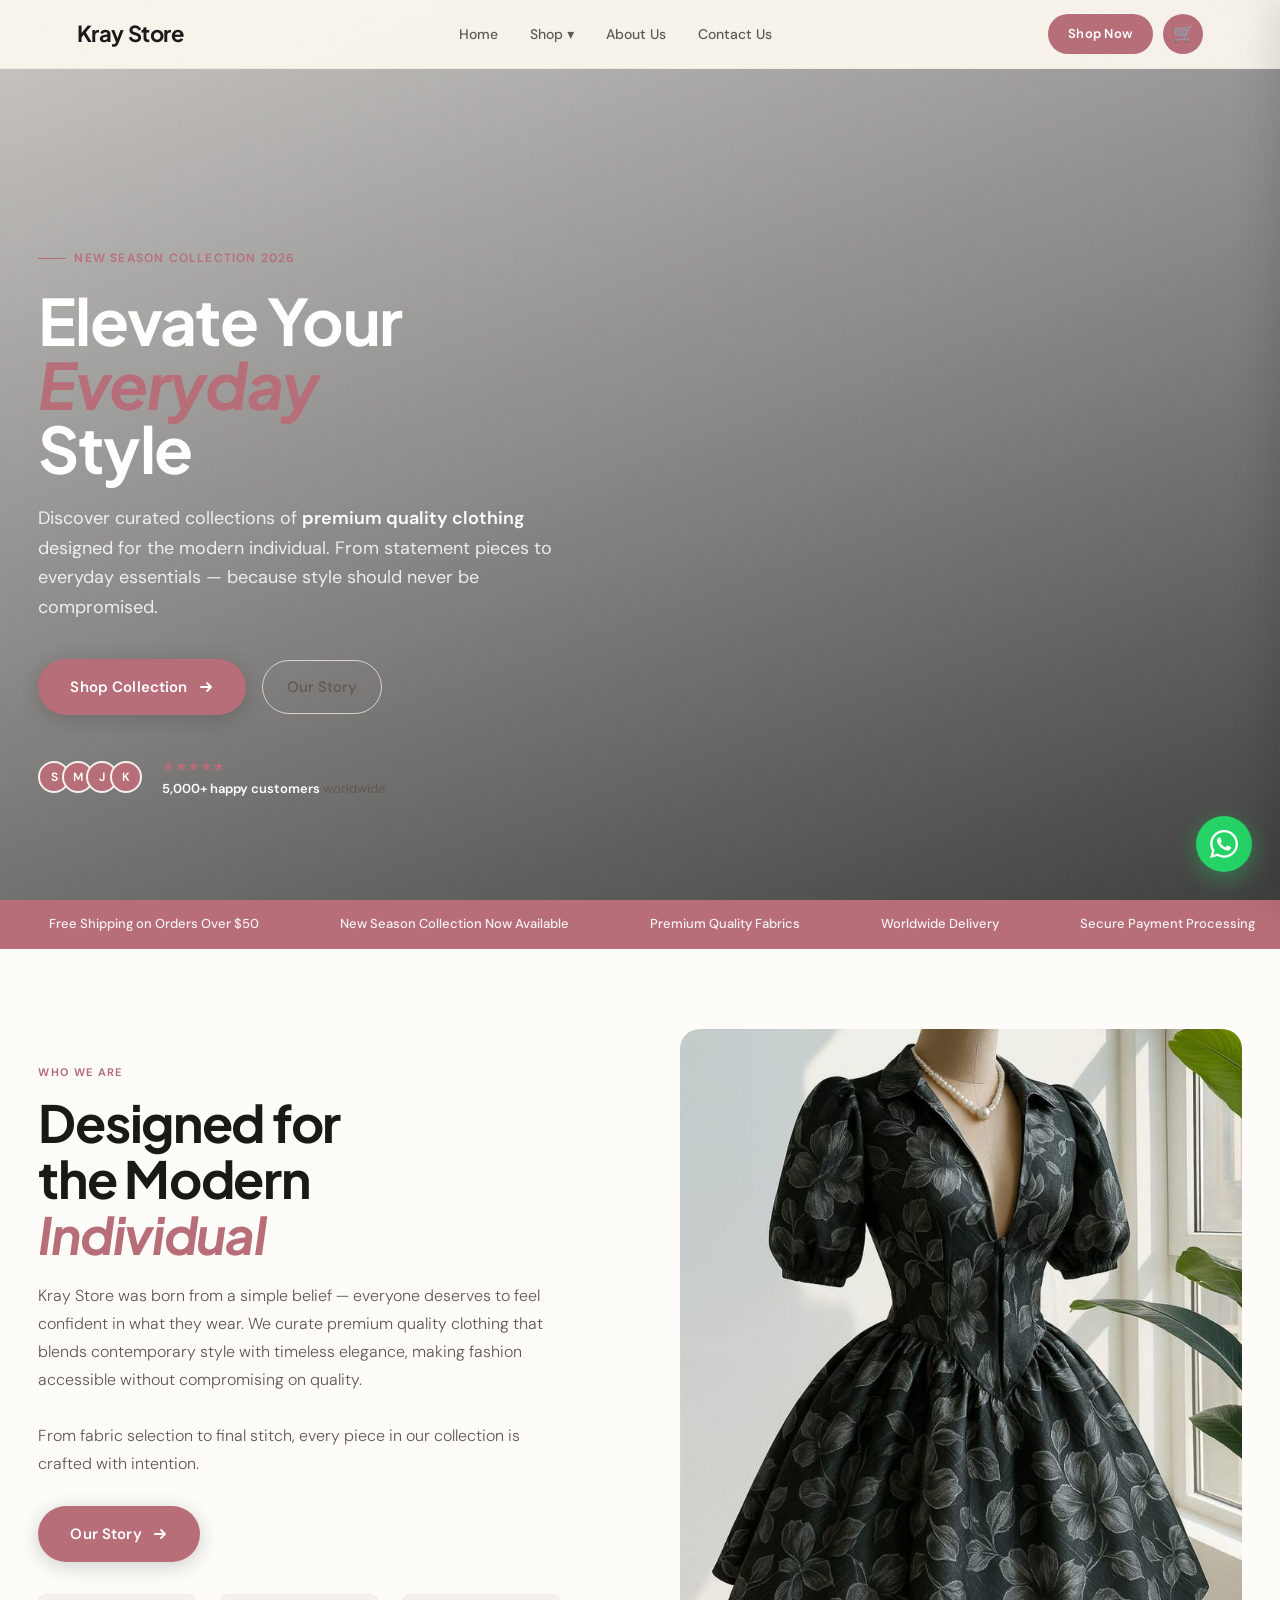
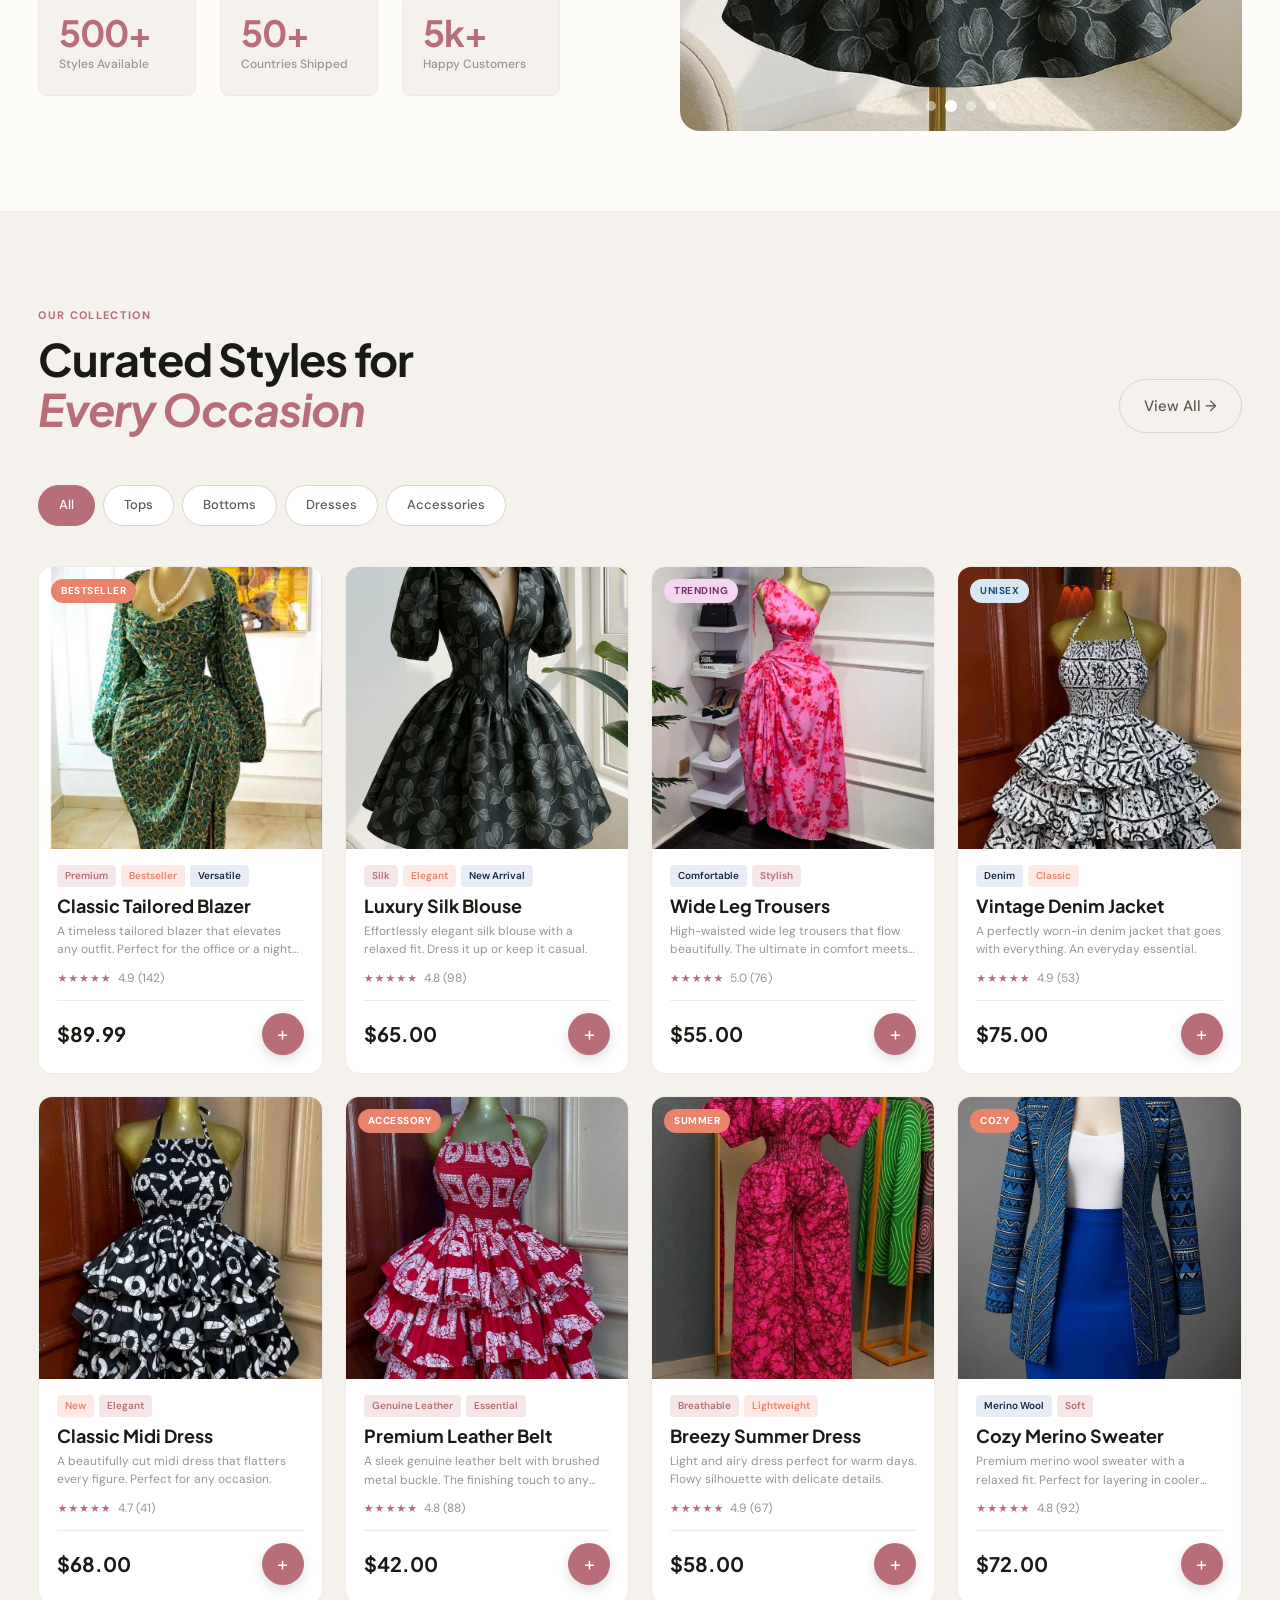
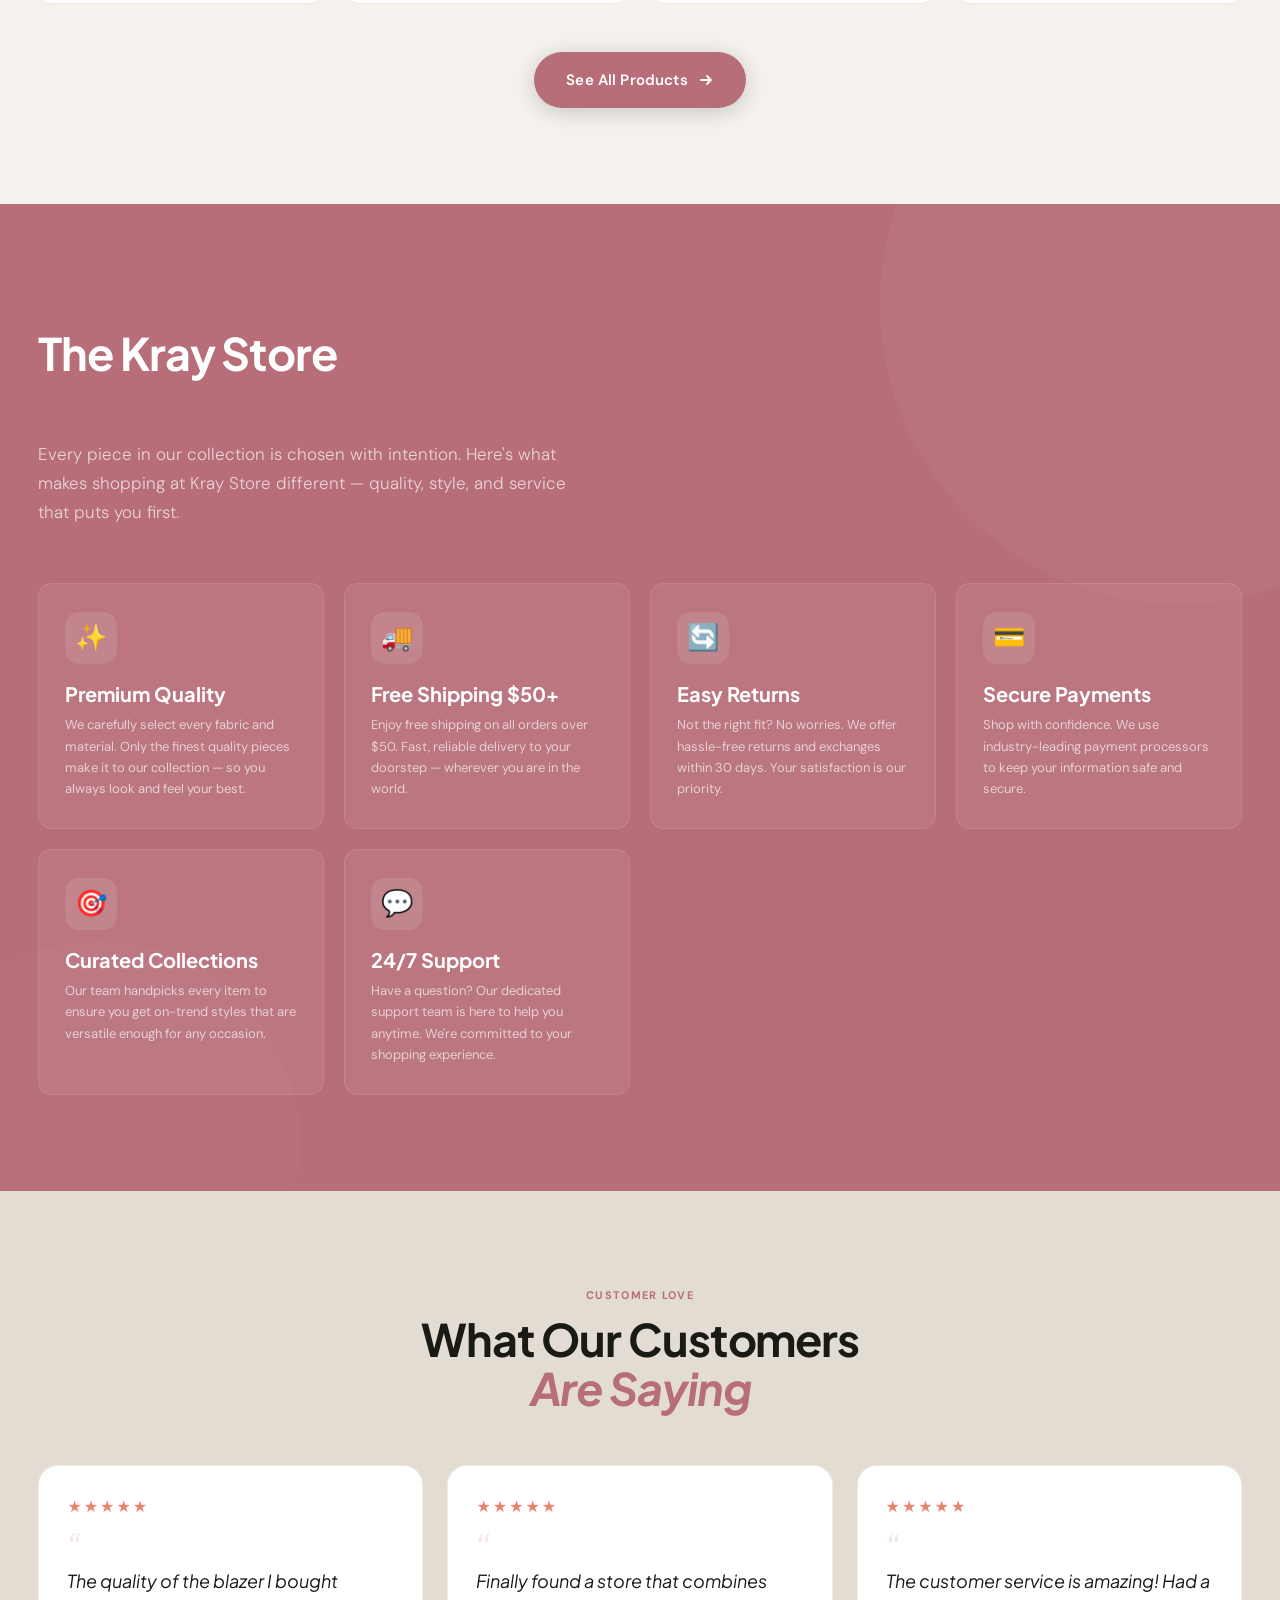
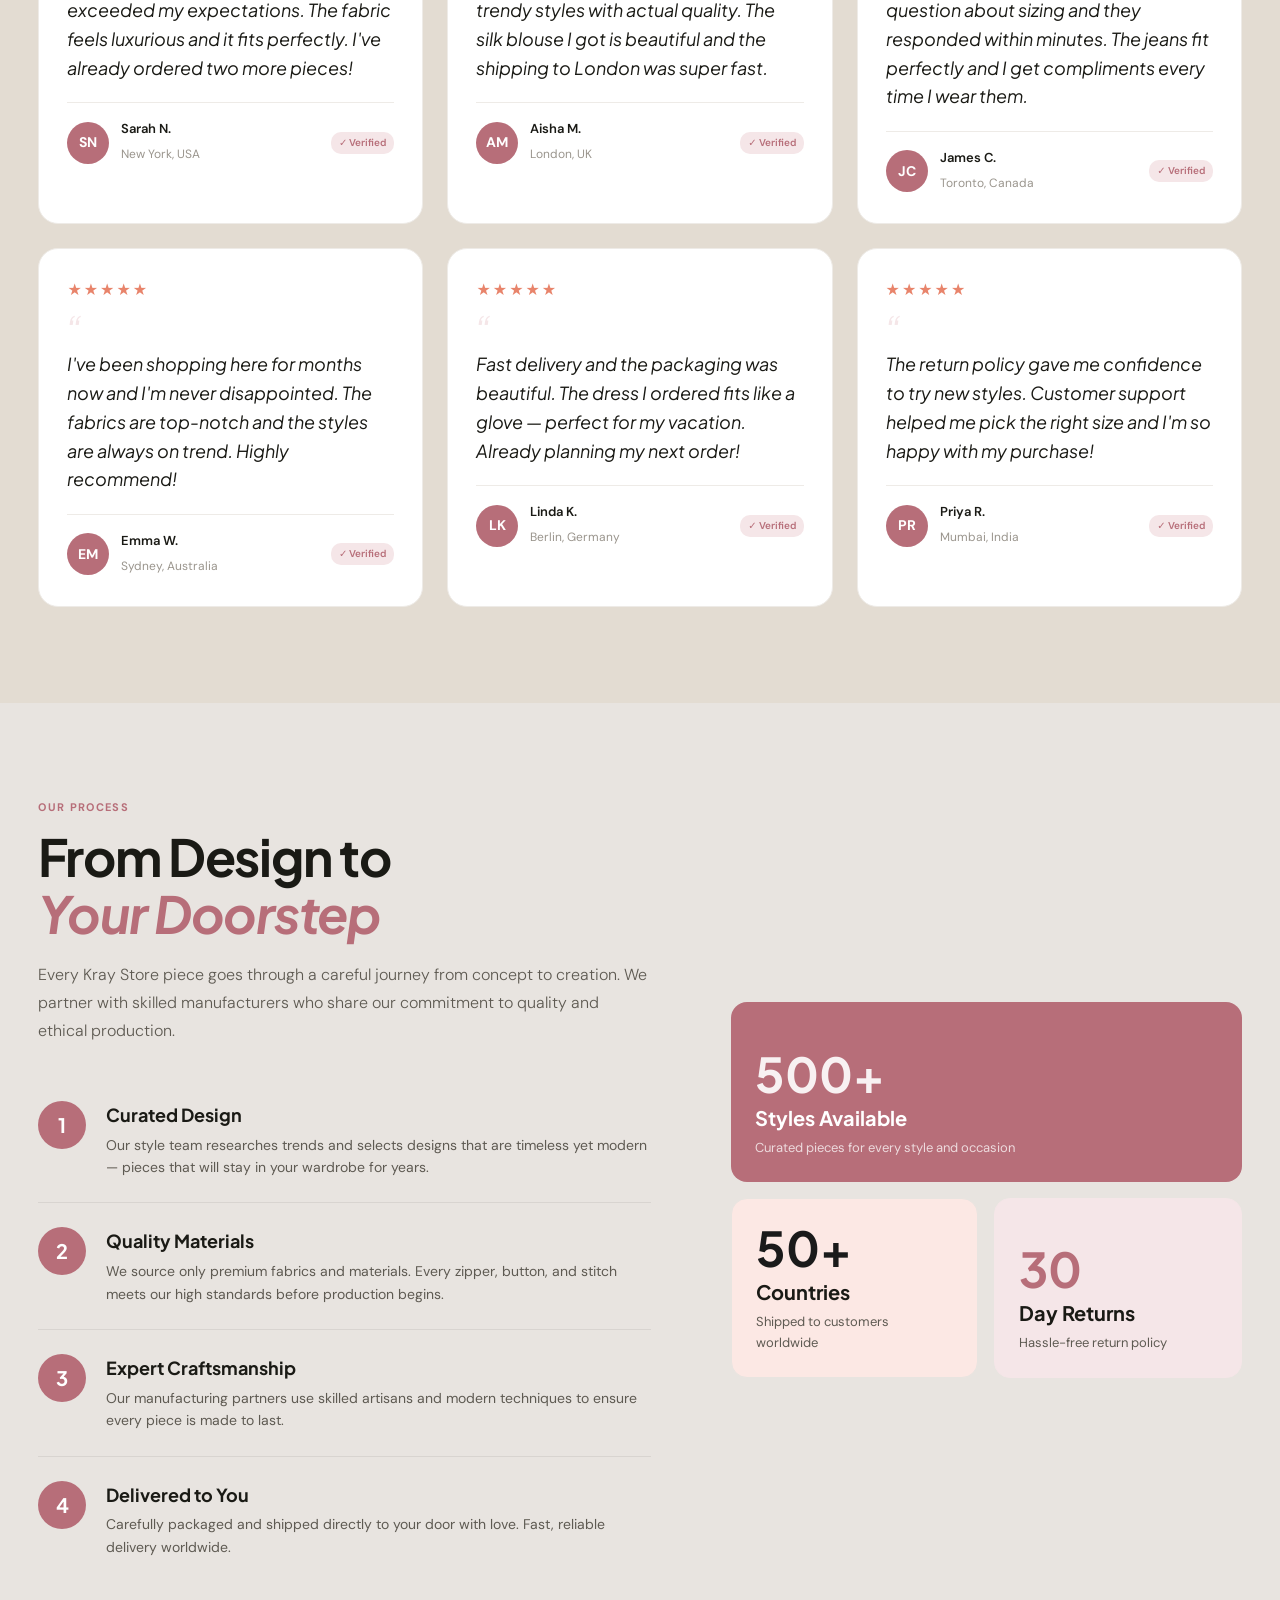
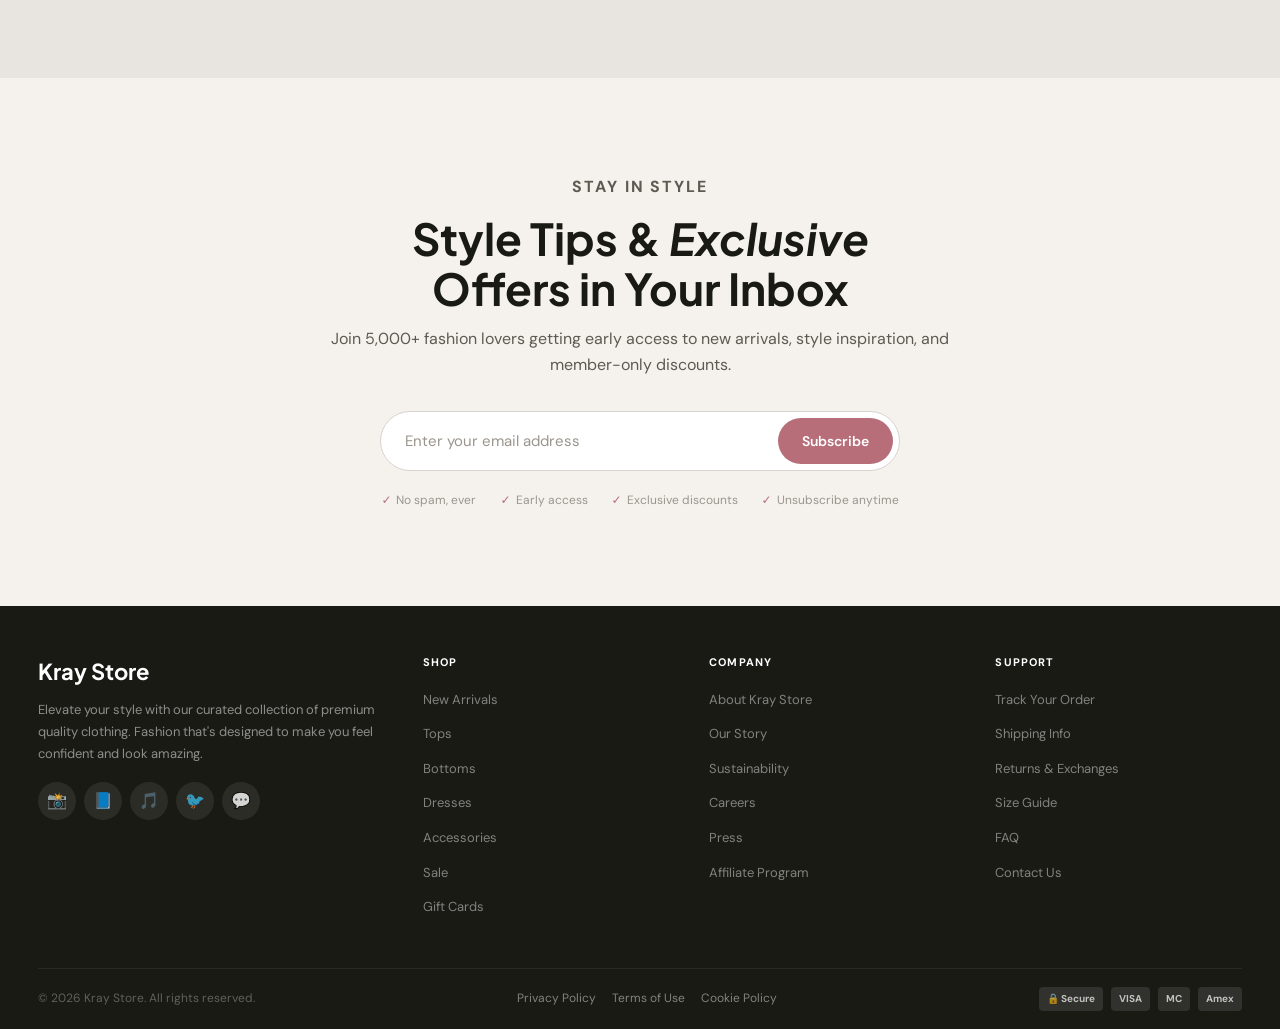
==== commit ffccaf92: "add: complete shop pages - ankara, ready-made, round-neck with full functionality" ====
--- a/index.html
+++ b/index.html
@@ -25,13 +25,13 @@
       </a>
       <div class="nav-links" role="list">
         <a href="index.html" role="listitem">Home</a>
-        <div class="nav-dropdown" style="position:relative;display:inline-block">
-          <a href="t-shirt-shop.html" role="listitem" style="cursor:pointer;display:flex;align-items:center;gap:4px">Shop ▾</a>
-          <div class="nav-dropdown-menu" style="position:absolute;top:100%;left:0;min-width:180px;background:#fff;border-radius:8px;box-shadow:0 8px 28px rgba(0,0,0,.15);padding:8px 0;opacity:0;visibility:hidden;transform:translateY(10px);transition:all .25s ease;z-index:100">
-            <a href="t-shirt-shop.html" style="display:block;padding:10px 18px;font-size:13px;color:#333;transition:background .2s" onmouseover="this.style.background='#f5f5f5'" onmouseout="this.style.background=''">Printed T-Shirts</a>
-            <a href="ankara-shop.html" style="display:block;padding:10px 18px;font-size:13px;color:#333;transition:background .2s" onmouseover="this.style.background='#f5f5f5'" onmouseout="this.style.background=''">Ankara Materials</a>
-            <a href="#" style="display:block;padding:10px 18px;font-size:13px;color:#333;transition:background .2s" onmouseover="this.style.background='#f5f5f5'" onmouseout="this.style.background=''">Ready Made</a>
-            <a href="#" style="display:block;padding:10px 18px;font-size:13px;color:#333;transition:background .2s" onmouseover="this.style.background='#f5f5f5'" onmouseout="this.style.background=''">Round Necks</a>
+        <div class="nav-dropdown">
+          <span class="nav-dropdown-trigger" role="listitem" tabindex="0">Shop ▾</span>
+          <div class="nav-dropdown-menu">
+            <a href="t-shirt-shop.html">Printed T-Shirts</a>
+            <a href="ankara-shop.html">Ankara Materials</a>
+            <a href="ready-made.html">Ready Made</a>
+            <a href="round-neck.html">Round Necks</a>
           </div>
         </div>
         <a href="tmj-foods-about.html" role="listitem">About Us</a>
@@ -59,8 +59,8 @@
     <div style="display:none;padding-left:20px">
       <a href="t-shirt-shop.html" onclick="toggleMenu()" style="display:block;padding:8px 0;font-size:22px;color:var(--gray-700)">Printed T-Shirts</a>
       <a href="ankara-shop.html" onclick="toggleMenu()" style="display:block;padding:8px 0;font-size:22px;color:var(--gray-700)">Ankara Materials</a>
-      <a href="#" style="display:block;padding:8px 0;font-size:22px;color:var(--gray-700)">Ready Made</a>
-      <a href="#" style="display:block;padding:8px 0;font-size:22px;color:var(--gray-700)">Round Necks</a>
+      <a href="ready-made.html" style="display:block;padding:8px 0;font-size:22px;color:var(--gray-700)">Ready Made</a>
+      <a href="round-neck.html" style="display:block;padding:8px 0;font-size:22px;color:var(--gray-700)">Round Necks</a>
     </div>
     <a href="tmj-foods-about.html" onclick="toggleMenu()">About Us</a>
     <a href="tmj-foods-contact.html" onclick="toggleMenu()">Contact Us</a>
--- a/css/homepage.css
+++ b/css/homepage.css
@@ -53,16 +53,6 @@
   overflow-x: hidden;
 }
 
-body::before{
-  content:'';
-  position:fixed;
-  inset:0;
-  background-image: url("data:image/svg+xml,%3Csvg viewBox='0 0 256 256' xmlns='http://www.w3.org/2000/svg'%3E%3Cfilter id='noise'%3E%3CfeTurbulence type='fractalNoise' baseFrequency='0.9' numOctaves='4' stitchTiles='stitch'/%3E%3C/filter%3E%3Crect width='100%25' height='100%25' filter='url(%23noise)' opacity='0.035'/%3E%3C/svg%3E");
-  pointer-events:none;
-  z-index:9999;
-  opacity:.4;
-}
-
 @keyframes fadeUp{
   from{opacity:0;transform:translateY(28px)}
   to{opacity:1;transform:translateY(0)}
@@ -145,6 +135,32 @@
 .nav-links{
   display:flex;align-items:center;gap:36px;
 }
+.nav-dropdown{position:relative}
+.nav-dropdown-trigger{cursor:pointer;font-size:14px;font-weight:500;color:var(--gray-600);transition:color .2s;position:relative}
+.nav-dropdown-trigger::after{content:'';position:absolute;bottom:-4px;left:0;right:100%;height:1.5px;background:var(--brand);transition:right .25s ease}
+.nav-dropdown-trigger:hover{color:var(--brand)}
+.nav-dropdown-trigger:hover::after{right:0}
+.nav-dropdown-menu{
+  position:absolute;top:100%;left:0;
+  background:var(--white);
+  min-width:200px;
+  padding:8px 0;
+  border-radius:var(--radius-sm);
+  box-shadow:var(--shadow-md);
+  opacity:0;visibility:hidden;
+  transform:translateY(-8px);
+  transition:opacity .25s,transform .25s,visibility .25s;
+  z-index:1000;
+}
+.nav-dropdown-menu a{
+  display:block;
+  padding:10px 20px;
+  font-size:14px;
+  color:var(--gray-600);
+  transition:background .2s,color .2s;
+}
+.nav-dropdown-menu a:hover{background:var(--gray-50);color:var(--brand)}
+.nav-dropdown-menu a.active{color:var(--brand);font-weight:600}
 .nav-links > .nav-dropdown:hover .nav-dropdown-menu{opacity:1;visibility:visible;transform:translateY(0)}
 .nav-links a{
   font-size:14px;font-weight:500;
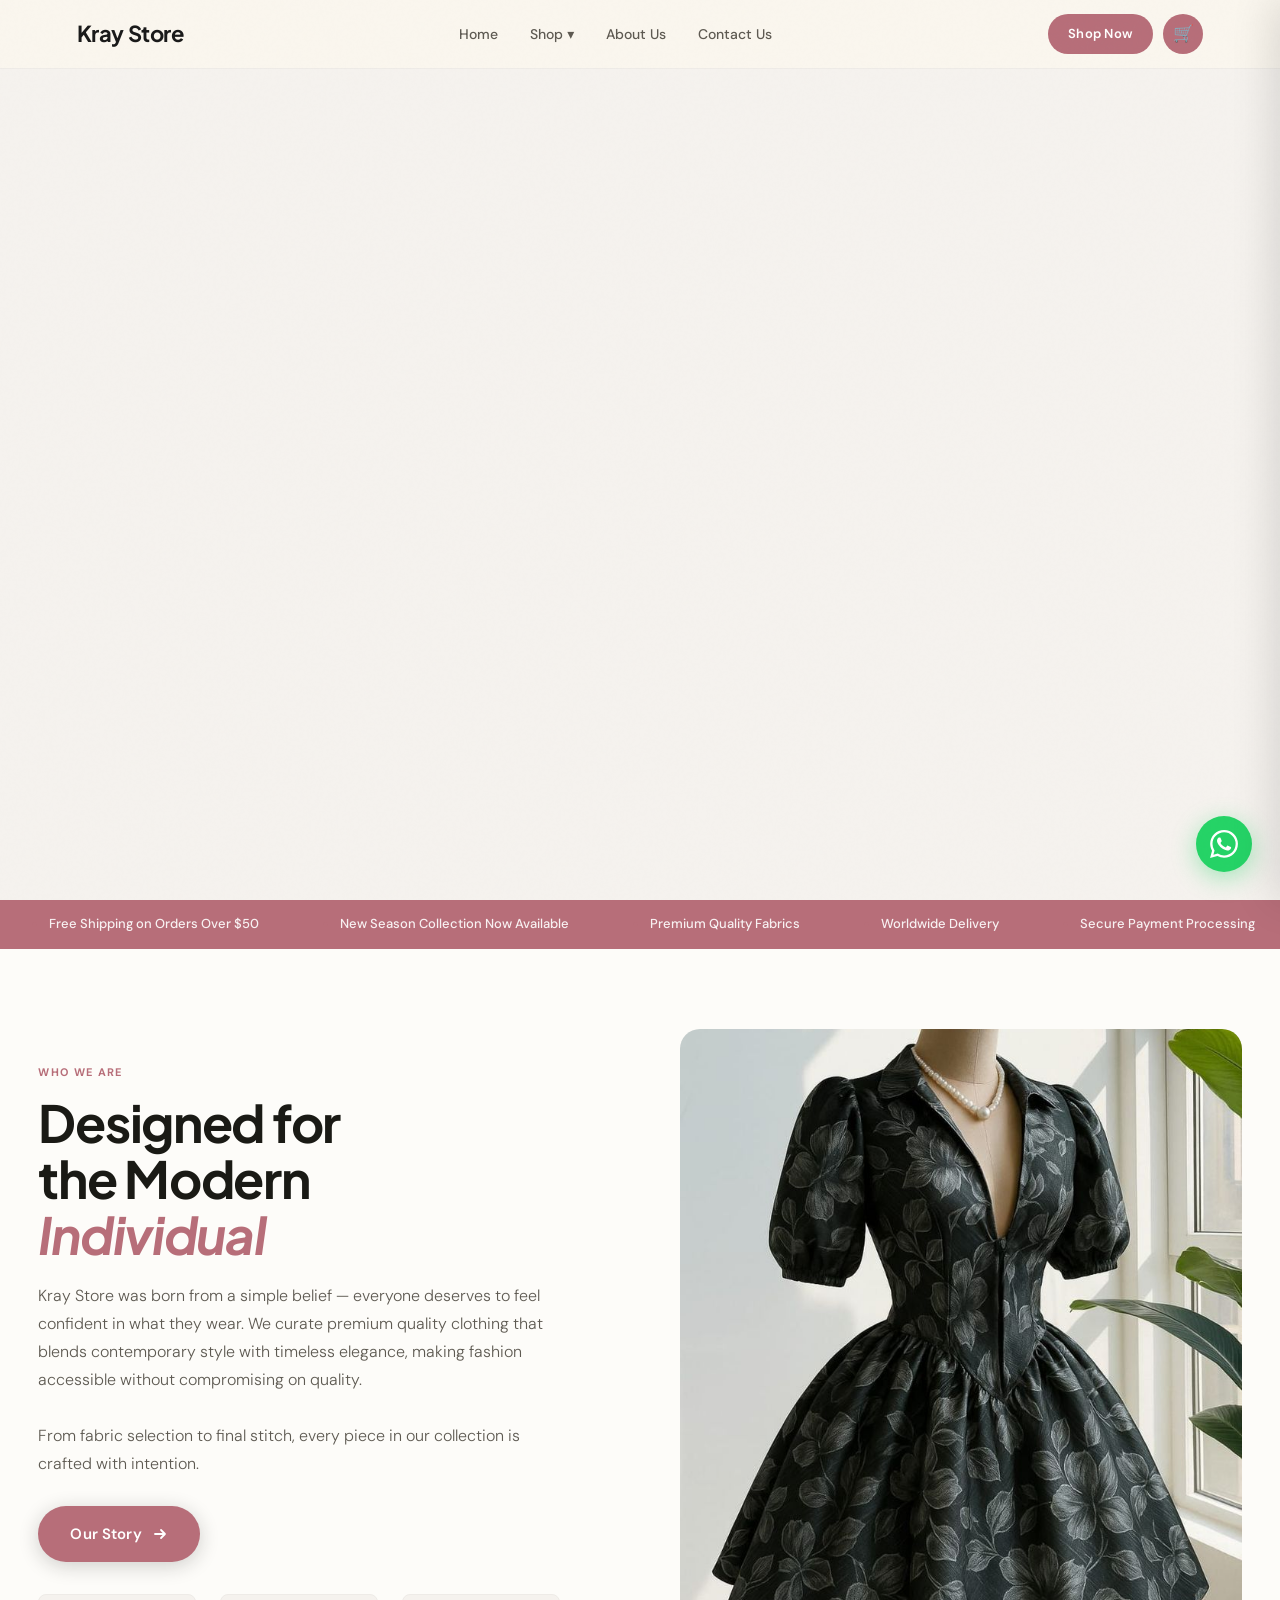
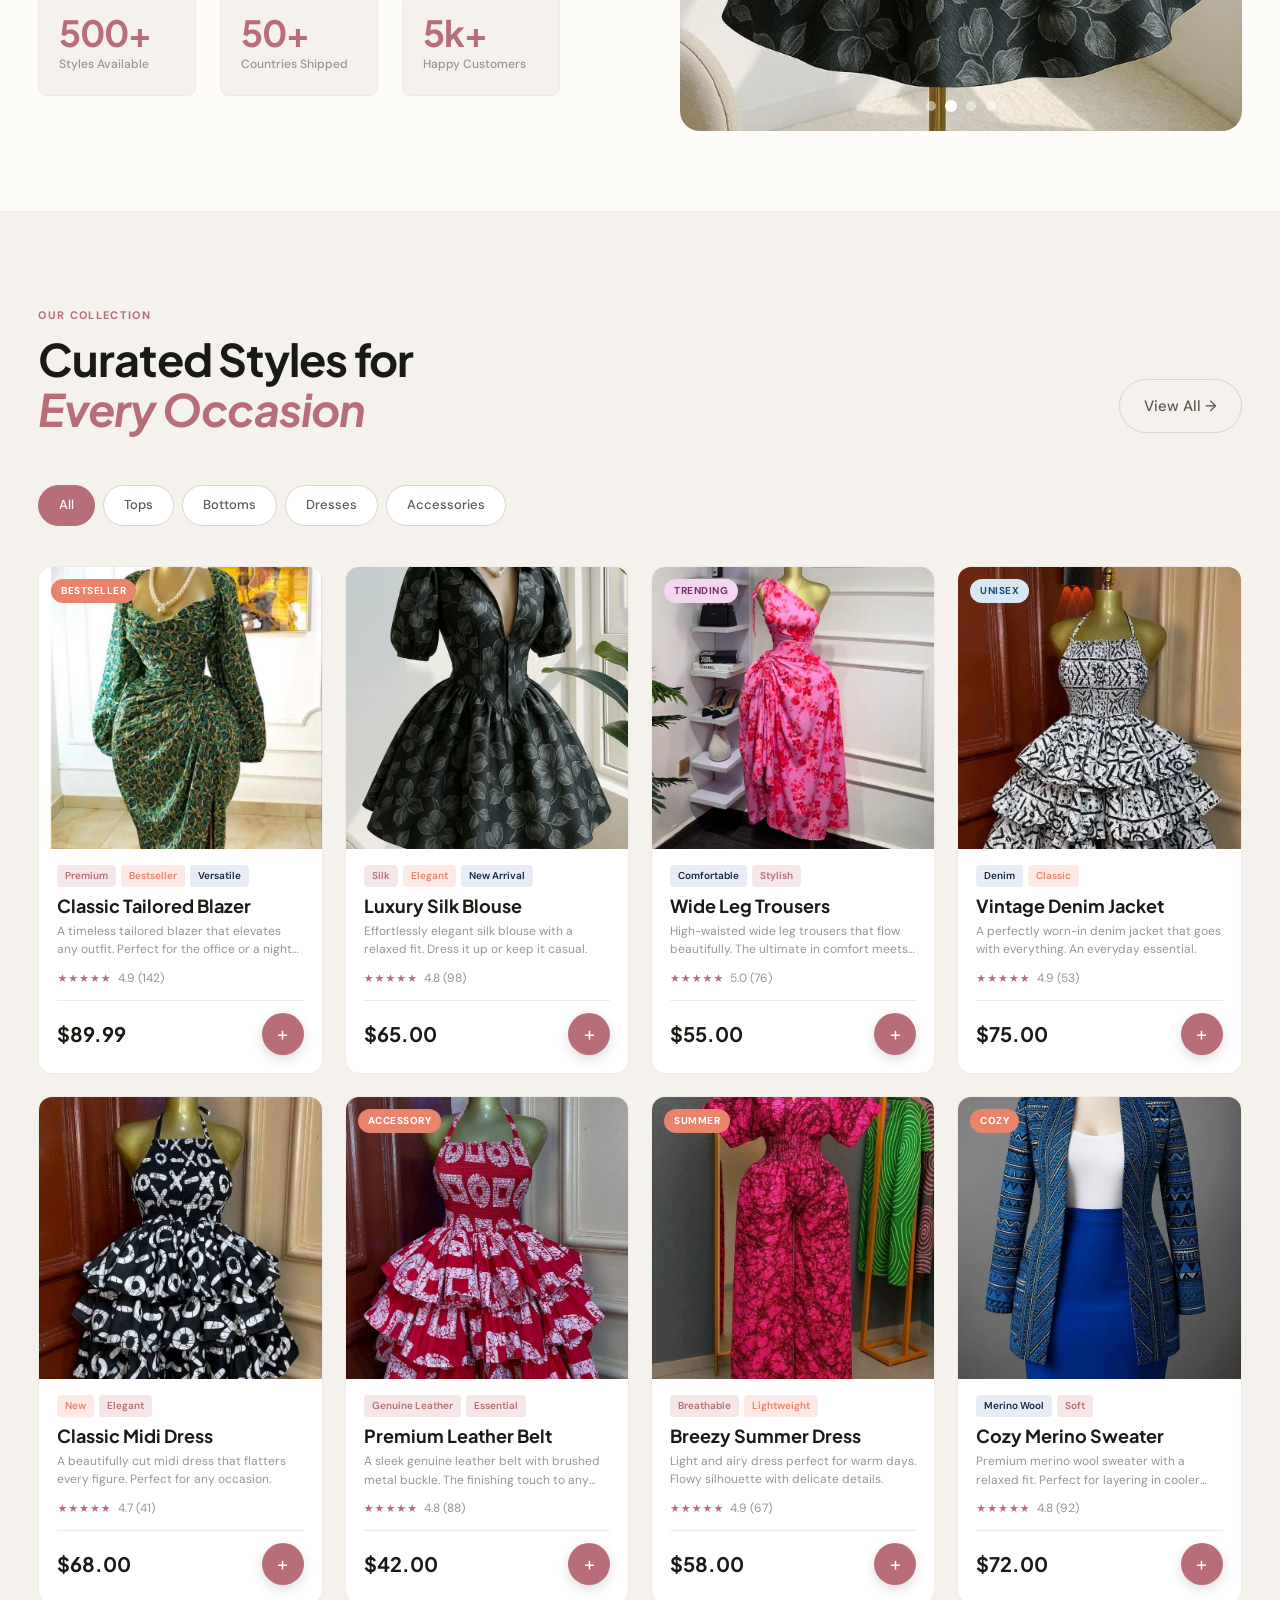
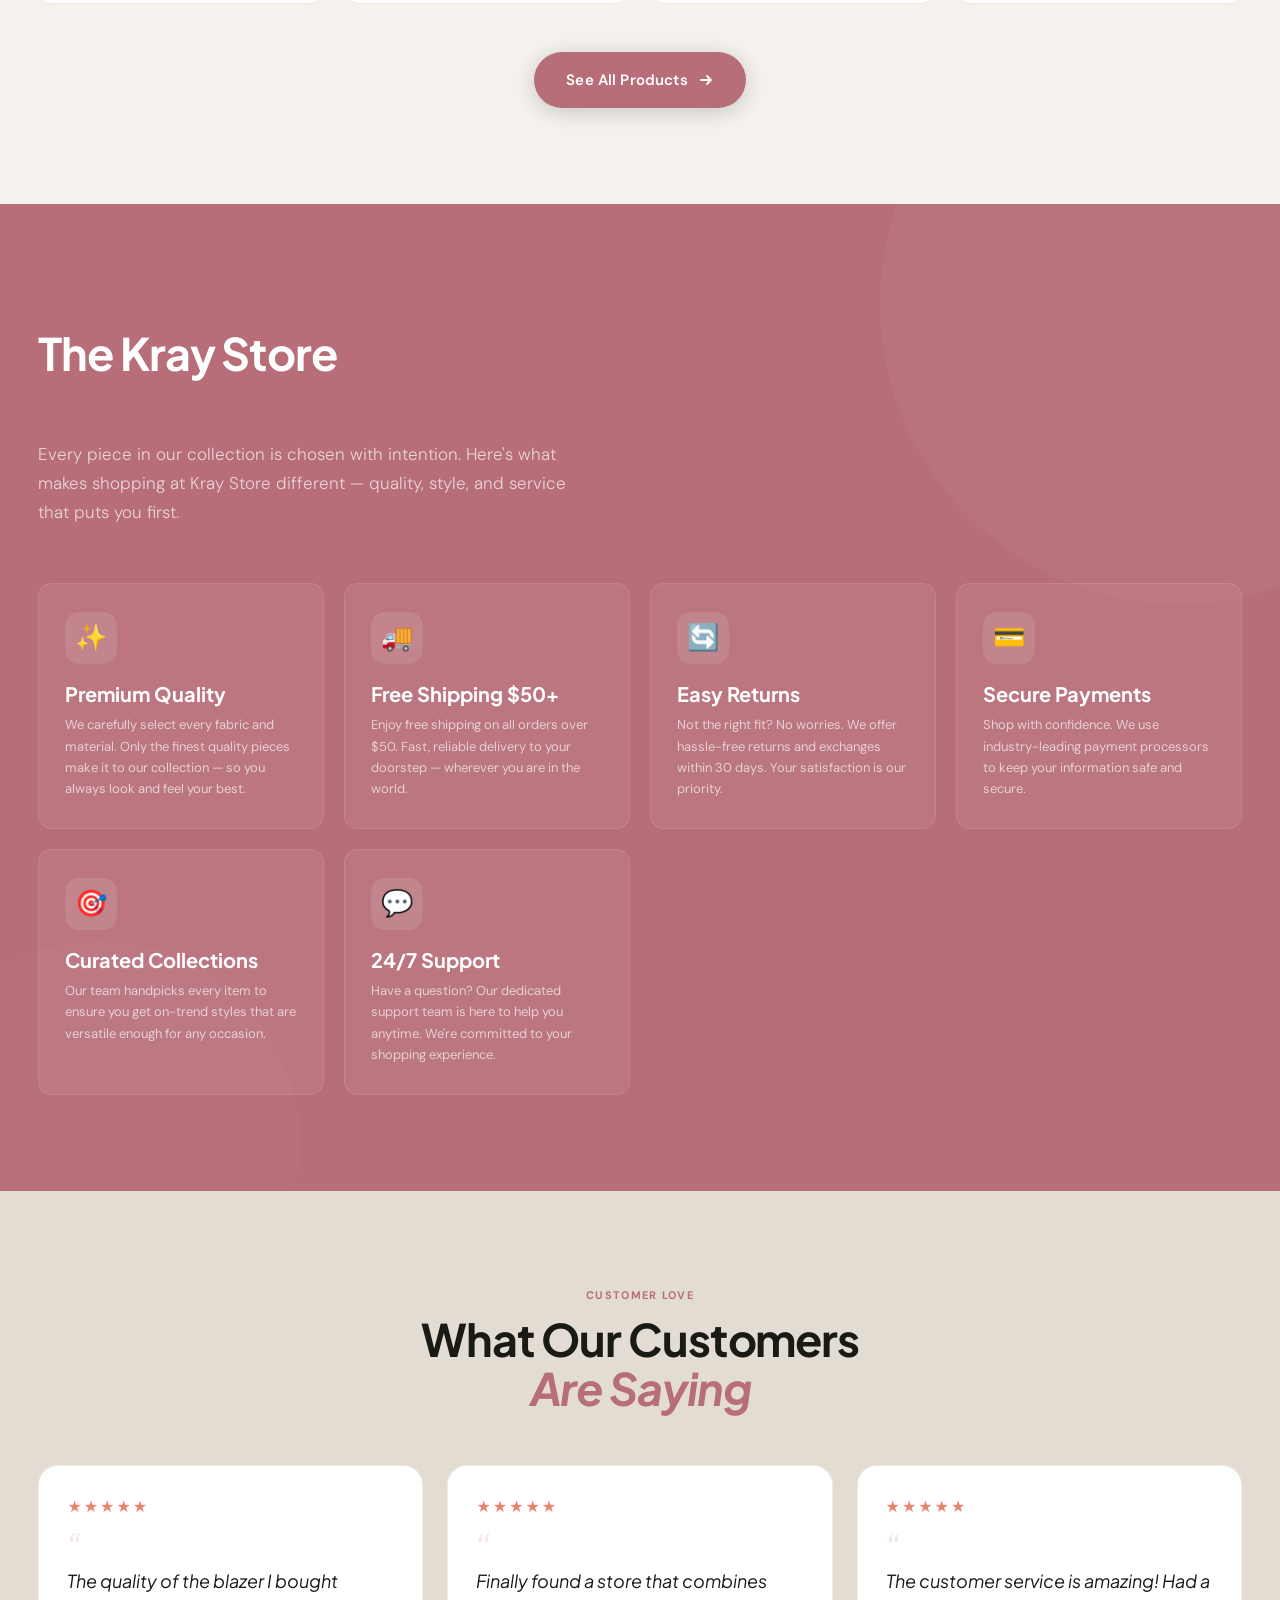
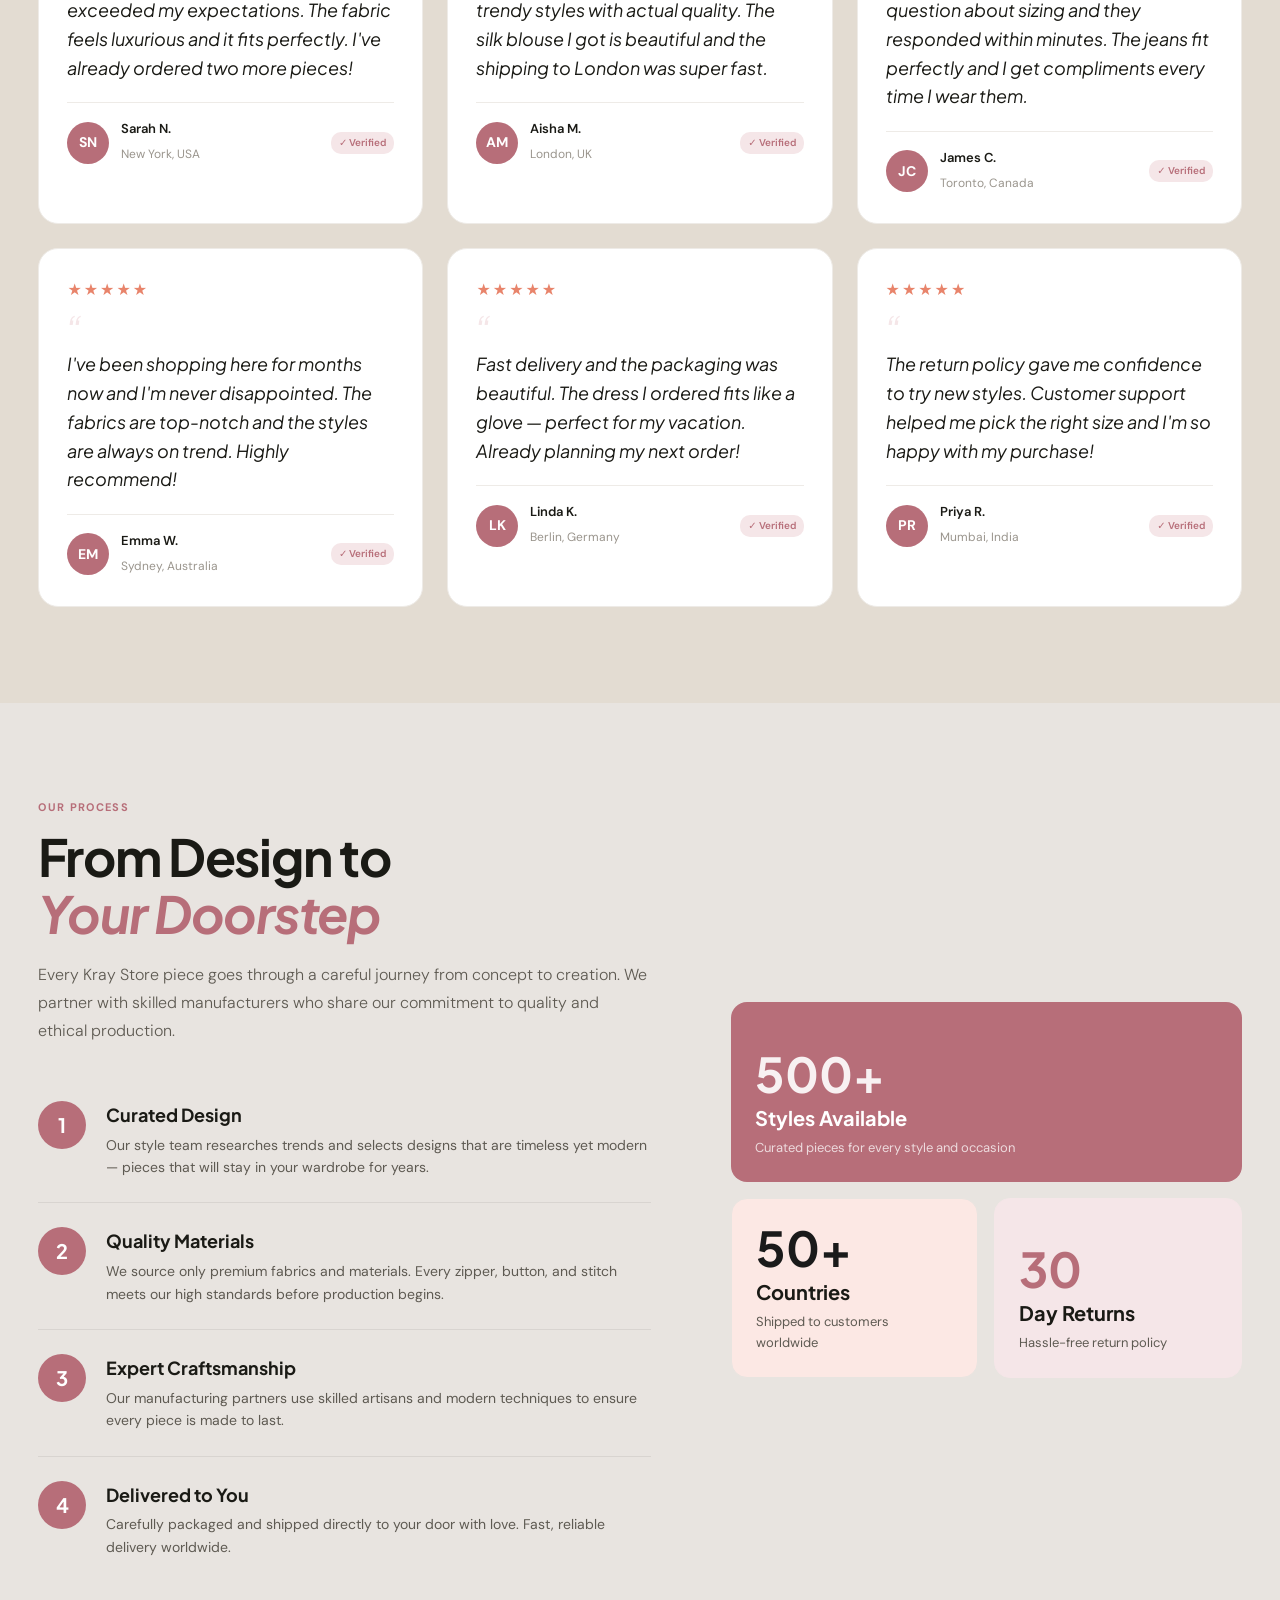
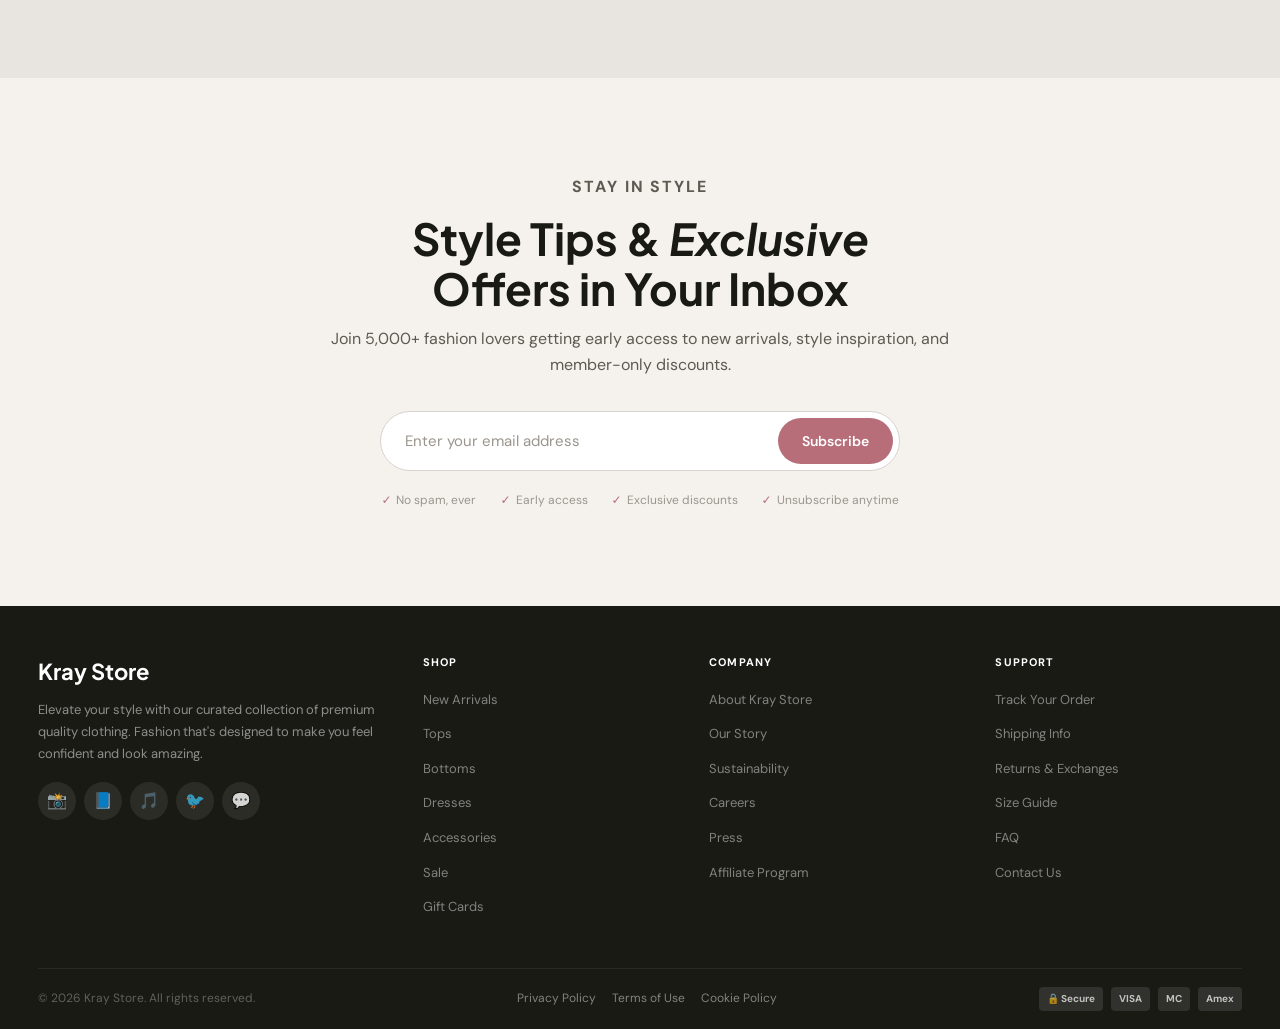
==== commit 97cb73ac: "Ongoing" ====
--- a/index.html
+++ b/index.html
@@ -32,13 +32,13 @@
             <a href="ankara-shop.html">Ankara Materials</a>
             <a href="ready-made.html">Ready Made</a>
             <a href="round-neck.html">Round Necks</a>
-          </div>
-        </div>
-        <a href="tmj-foods-about.html" role="listitem">About Us</a>
-        <a href="tmj-foods-contact.html" role="listitem">Contact Us</a>
+        </div>
+         </div>
+         <a href="tmj-foods-about.html" role="listitem">About Us</a>
+         <a href="tmj-foods-contact.html" role="listitem">Contact Us</a>
       </div>
       <div class="nav-actions">
-        <a href="#shop" class="nav-shop-btn">Shop Now</a>
+        <button class="nav-shop-btn" onclick="toggleShopMenu()">Shop Now</button>
         <button class="nav-cart-btn" onclick="openCart()" aria-label="Open cart">
           🛒
           <span class="cart-badge" id="cartBadge" style="display:none"></span>
@@ -75,42 +75,6 @@
     <video class="hero-video" autoplay muted loop playsinline>
       <source src="bgVideo.mp4" type="video/mp4">
     </video>
-    <div class="hero-overlay"></div>
-  </div>
-
-  <div class="hero-content">
-    <div class="hero-eyebrow">
-      New Season Collection 2026
-    </div>
-    <h1 class="hero-h1">
-      Elevate Your<br>
-      <em>Everyday</em><br>
-      <span class="strike">Style</span>
-    </h1>
-    <p class="hero-sub">
-      Discover curated collections of <strong>premium quality clothing</strong> designed for the modern individual. From statement pieces to everyday essentials — because style should never be compromised.
-    </p>
-    <div class="hero-cta">
-      <a href="#shop" class="btn-primary">
-        Shop Collection
-        <svg width="16" height="16" viewBox="0 0 16 16" fill="none"><path d="M3 8h10M9 4l4 4-4 4" stroke="currentColor" stroke-width="1.8" stroke-linecap="round" stroke-linejoin="round"/></svg>
-      </a>
-      <a href="#about" class="btn-ghost">
-        Our Story
-      </a>
-    </div>
-    <div class="hero-trust">
-      <div class="hero-trust-avatars">
-        <span>S</span>
-        <span>M</span>
-        <span>J</span>
-        <span>K</span>
-      </div>
-      <div class="hero-trust-text">
-        <div class="hero-stars">★★★★★</div>
-        <div><strong>5,000+ happy customers</strong> worldwide</div>
-      </div>
-    </div>
   </div>
 </section>
 
--- a/css/homepage.css
+++ b/css/homepage.css
@@ -231,29 +231,20 @@
 .hero{
   position:relative;
   width:100%;
-  height:100svh;
-  min-height:600px;
-  display:flex;
-  flex-direction:column;
-  justify-content:flex-end;
+  height:100vh;
+  min-height:100vh;
   overflow:hidden;
-  padding-top:140px;
 }
 .hero-video-wrap{
   position:absolute;
   inset:0;
-  z-index:0;
 }
 .hero-video{
   width:100%;
   height:100%;
   object-fit:cover;
 }
-.hero-overlay{
-  position:absolute;
-  inset:0;
-  background:linear-gradient(160deg, rgba(32,32,32,0.2) 0%, rgba(32,32,32,0.5) 50%, rgba(32,32,32,0.85) 100%);
-}
+
 .hero-content{
   position:relative;
   z-index:2;
@@ -1069,20 +1060,11 @@
   .hamburger{display:flex}
   .mobile-nav{display:flex}
   .products-grid{grid-template-columns:1fr 1fr}
-  .hero-h1{font-size:clamp(36px,9vw,54px)}
-  .hero-sub{font-size:16px}
-  .hero-content{padding:60px var(--gutter) 80px}
-  .about-inner{grid-template-columns:1fr;gap:48px}
-  .about-text{padding-right:0}
-  .benefits-grid,.testimonials-grid{grid-template-columns:1fr}
-  .footer-grid{grid-template-columns:1fr}
-  .about-stats{grid-template-columns:1fr 1fr 1fr}
-  .sourcing-visual{grid-template-columns:1fr}
-  .sourcing-card-1{grid-column:auto}
-}
-@media(max-width:480px){
-  .products-grid{grid-template-columns:1fr}
-  .hero-cta{flex-direction:column;align-items:flex-start}
+  .hero{
+    height:100vh;
+    min-height:100vh;
+    padding-top:120px;
+  }
   .newsletter-form{flex-direction:column;border-radius:16px;padding:12px}
   .newsletter-form button{border-radius:12px}
   .about-stats{grid-template-columns:1fr}
